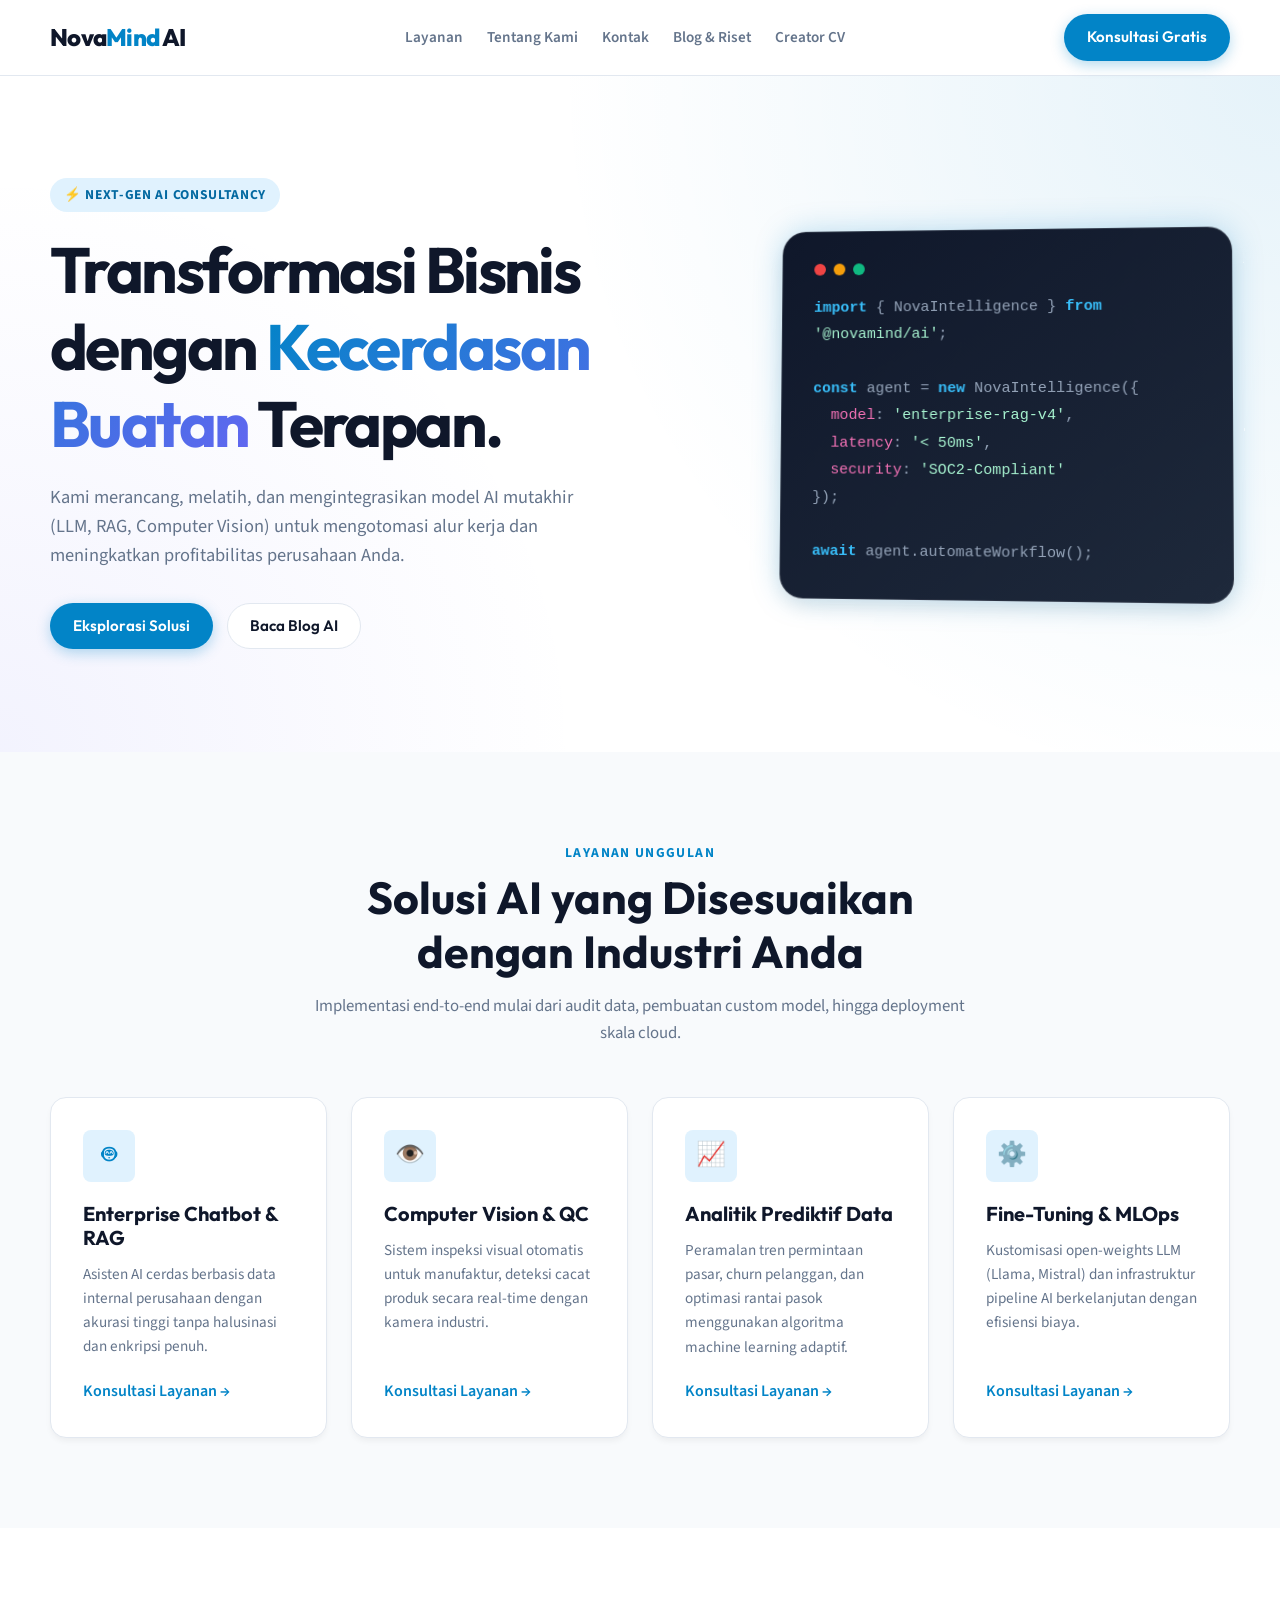
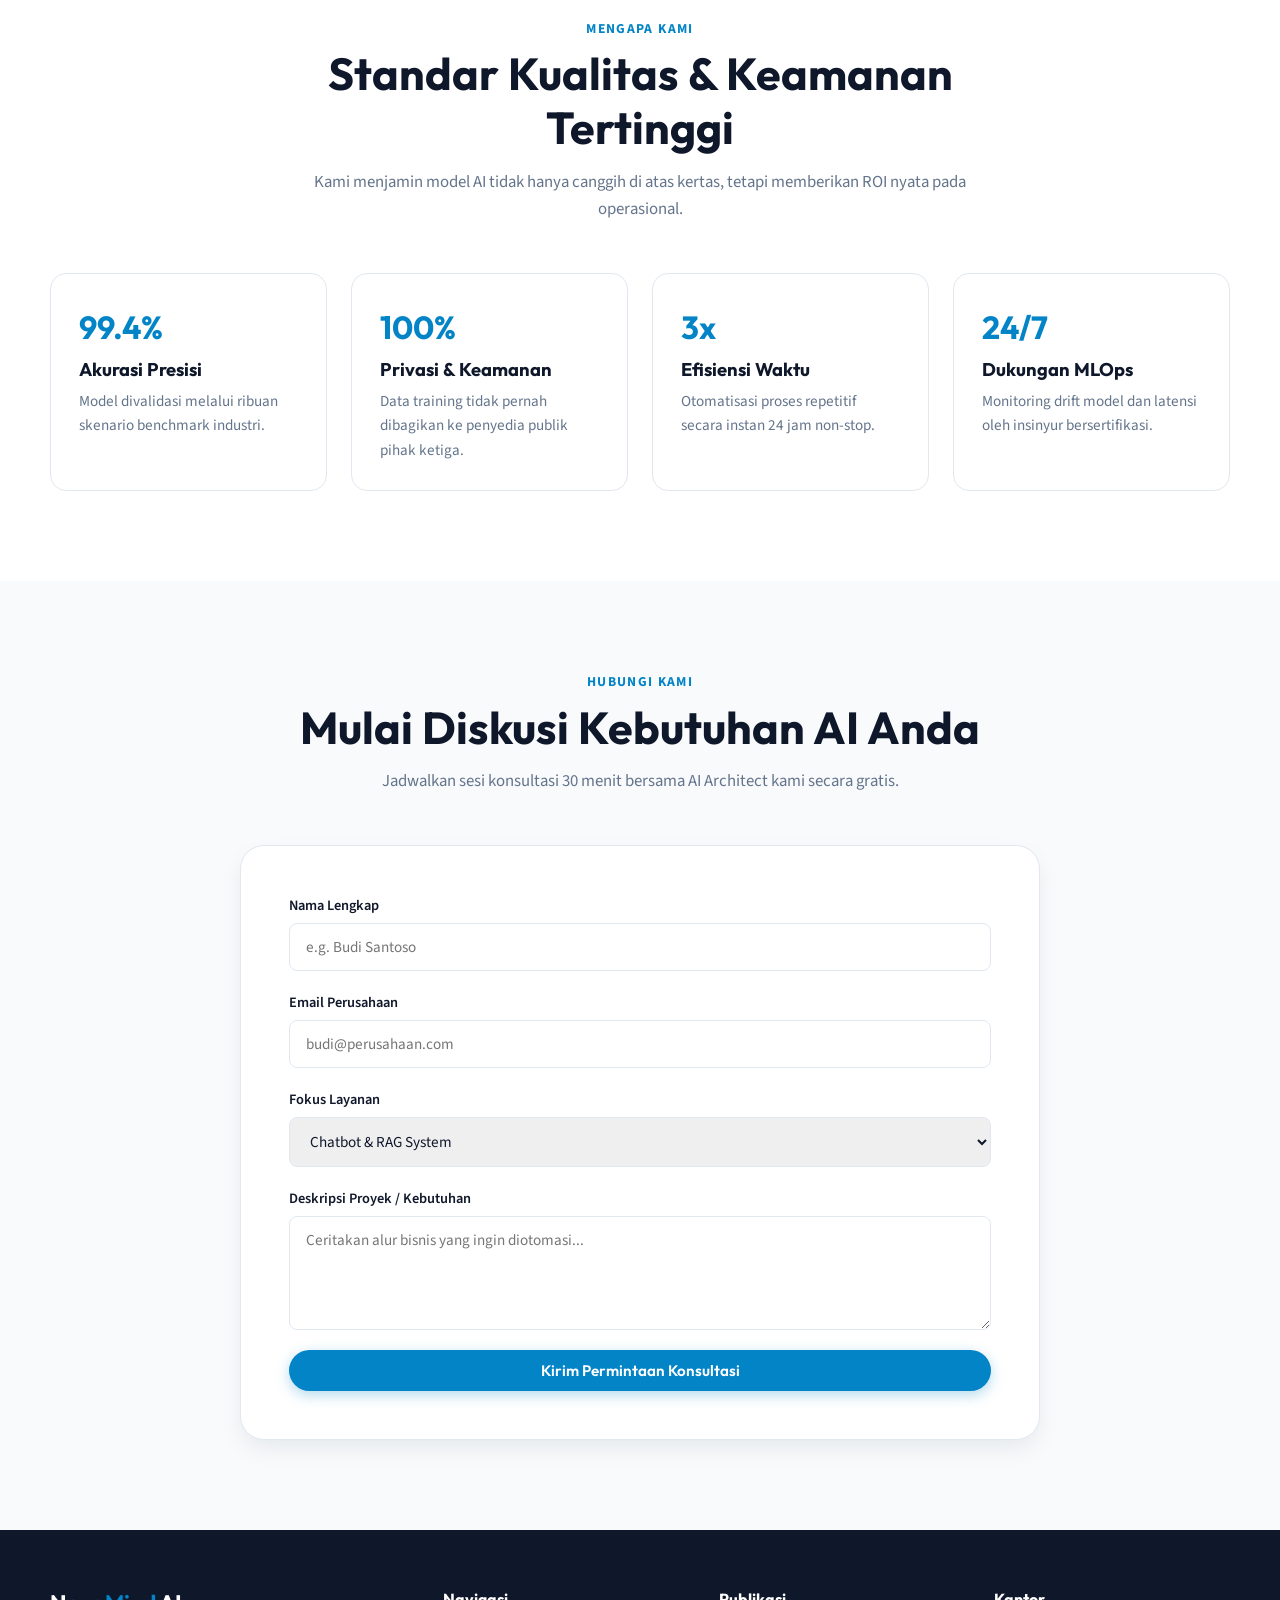
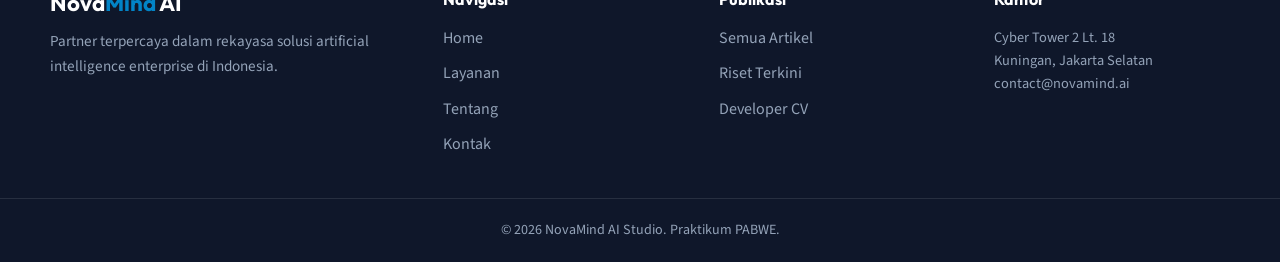
==== index.html @ a01d80a7 "NEW" ====
<!DOCTYPE html>
<html lang="id">
  <head>
    <meta charset="UTF-8" />
    <meta name="viewport" content="width=device-width, initial-scale=1.0" />
    <title>NovaMind AI — Solusi Kecerdasan Buatan Enterprise</title>
    <link rel="icon" href="assets/img/logo.png" type="image/png" />

    <!-- Google Fonts -->
    <link rel="preconnect" href="https://fonts.googleapis.com" />
    <link rel="preconnect" href="https://fonts.gstatic.com" crossorigin />
    <link
      href="https://fonts.googleapis.com/css2?family=Outfit:wght@500;600;700;800&family=Source+Sans+3:wght@400;500;600;700&display=swap"
      rel="stylesheet"
    />

    <!-- External CSS murni -->
    <link rel="stylesheet" href="assets/css/style.css" />
  </head>
  <body>
    <!-- HEADER -->
    <header class="site-header">
      <div class="container navbar">
        <a href="index.html" class="brand-logo">Nova<span>Mind</span> AI</a>

        <nav>
          <ul class="nav-links">
            <li><a href="#layanan">Layanan</a></li>
            <li><a href="#tentang">Tentang Kami</a></li>
            <li><a href="#kontak">Kontak</a></li>
            <li><a href="blog.html">Blog & Riset</a></li>
            <li><a href="cv.html">Creator CV</a></li>
          </ul>
        </nav>

        <div class="nav-actions">
          <a href="#kontak" class="btn btn-primary">Konsultasi Gratis</a>
        </div>
      </div>
    </header>

    <main>
      <!-- HERO -->
      <section class="hero">
        <div class="container hero-grid">
          <div class="hero-content">
            <span class="badge-tag">⚡ Next-Gen AI Consultancy</span>
            <h1>Transformasi Bisnis dengan <span>Kecerdasan Buatan</span> Terapan.</h1>
            <p class="hero-desc">
              Kami merancang, melatih, dan mengintegrasikan model AI mutakhir (LLM, RAG, Computer Vision) untuk mengotomasi alur kerja dan meningkatkan profitabilitas perusahaan Anda.
            </p>
            <div class="hero-buttons">
              <a href="#layanan" class="btn btn-primary">Eksplorasi Solusi</a>
              <a href="blog.html" class="btn btn-outline">Baca Blog AI</a>
            </div>
          </div>

          <div class="hero-visual">
            <div class="hero-card-visual">
              <div class="code-header">
                <span class="dot dot-red"></span>
                <span class="dot dot-yellow"></span>
                <span class="dot dot-green"></span>
              </div>
              <div class="code-body">
                <p><span class="hl-keyword">import</span> { NovaIntelligence } <span class="hl-keyword">from</span> <span class="hl-string">'@novamind/ai'</span>;</p>
                <br />
                <p><span class="hl-keyword">const</span> agent = <span class="hl-keyword">new</span> NovaIntelligence({</p>
                <p>&nbsp;&nbsp;<span class="hl-prop">model</span>: <span class="hl-string">'enterprise-rag-v4'</span>,</p>
                <p>&nbsp;&nbsp;<span class="hl-prop">latency</span>: <span class="hl-string">'&lt; 50ms'</span>,</p>
                <p>&nbsp;&nbsp;<span class="hl-prop">security</span>: <span class="hl-string">'SOC2-Compliant'</span></p>
                <p>});</p>
                <br />
                <p><span class="hl-keyword">await</span> agent.automateWorkflow();</p>
              </div>
            </div>
          </div>
        </div>
      </section>

      <!-- LAYANAN -->
      <section id="layanan" class="section section-alt">
        <div class="container">
          <div class="section-header">
            <p class="eyebrow">LAYANAN UNGGULAN</p>
            <h2>Solusi AI yang Disesuaikan dengan Industri Anda</h2>
            <p>Implementasi end-to-end mulai dari audit data, pembuatan custom model, hingga deployment skala cloud.</p>
          </div>

          <div class="services-grid">
            <article class="service-card">
              <div class="service-icon">🤖</div>
              <h3>Enterprise Chatbot & RAG</h3>
              <p>Asisten AI cerdas berbasis data internal perusahaan dengan akurasi tinggi tanpa halusinasi dan enkripsi penuh.</p>
              <a href="#kontak">Konsultasi Layanan →</a>
            </article>

            <article class="service-card">
              <div class="service-icon">👁️</div>
              <h3>Computer Vision & QC</h3>
              <p>Sistem inspeksi visual otomatis untuk manufaktur, deteksi cacat produk secara real-time dengan kamera industri.</p>
              <a href="#kontak">Konsultasi Layanan →</a>
            </article>

            <article class="service-card">
              <div class="service-icon">📈</div>
              <h3>Analitik Prediktif Data</h3>
              <p>Peramalan tren permintaan pasar, churn pelanggan, dan optimasi rantai pasok menggunakan algoritma machine learning adaptif.</p>
              <a href="#kontak">Konsultasi Layanan →</a>
            </article>

            <article class="service-card">
              <div class="service-icon">⚙️</div>
              <h3>Fine-Tuning & MLOps</h3>
              <p>Kustomisasi open-weights LLM (Llama, Mistral) dan infrastruktur pipeline AI berkelanjutan dengan efisiensi biaya.</p>
              <a href="#kontak">Konsultasi Layanan →</a>
            </article>
          </div>
        </div>
      </section>

      <!-- TENTANG & KEUNGGULAN -->
      <section id="tentang" class="section">
        <div class="container">
          <div class="section-header">
            <p class="eyebrow">MENGAPA KAMI</p>
            <h2>Standar Kualitas & Keamanan Tertinggi</h2>
            <p>Kami menjamin model AI tidak hanya canggih di atas kertas, tetapi memberikan ROI nyata pada operasional.</p>
          </div>

          <div class="about-grid">
            <div class="about-box">
              <strong>99.4%</strong>
              <h4>Akurasi Presisi</h4>
              <p>Model divalidasi melalui ribuan skenario benchmark industri.</p>
            </div>
            <div class="about-box">
              <strong>100%</strong>
              <h4>Privasi & Keamanan</h4>
              <p>Data training tidak pernah dibagikan ke penyedia publik pihak ketiga.</p>
            </div>
            <div class="about-box">
              <strong>3x</strong>
              <h4>Efisiensi Waktu</h4>
              <p>Otomatisasi proses repetitif secara instan 24 jam non-stop.</p>
            </div>
            <div class="about-box">
              <strong>24/7</strong>
              <h4>Dukungan MLOps</h4>
              <p>Monitoring drift model dan latensi oleh insinyur bersertifikasi.</p>
            </div>
          </div>
        </div>
      </section>

      <!-- FORM / KONTAK -->
      <section id="kontak" class="section section-alt">
        <div class="container">
          <div class="section-header">
            <p class="eyebrow">HUBUNGI KAMI</p>
            <h2>Mulai Diskusi Kebutuhan AI Anda</h2>
            <p>Jadwalkan sesi konsultasi 30 menit bersama AI Architect kami secara gratis.</p>
          </div>

          <div class="contact-wrapper">
            <form class="contact-form" action="#" method="get">
              <div class="form-group">
                <label for="name">Nama Lengkap</label>
                <input id="name" type="text" placeholder="e.g. Budi Santoso" required />
              </div>
              <div class="form-group">
                <label for="email">Email Perusahaan</label>
                <input id="email" type="email" placeholder="budi@perusahaan.com" required />
              </div>
              <div class="form-group">
                <label for="service">Fokus Layanan</label>
                <select id="service">
                  <option value="rag">Chatbot & RAG System</option>
                  <option value="vision">Computer Vision</option>
                  <option value="predictive">Analitik Prediktif</option>
                  <option value="mlops">Custom Model Fine-Tuning</option>
                </select>
              </div>
              <div class="form-group">
                <label for="message">Deskripsi Proyek / Kebutuhan</label>
                <textarea id="message" rows="4" placeholder="Ceritakan alur bisnis yang ingin diotomasi..."></textarea>
              </div>
              <button type="submit" class="btn btn-primary" style="width: 100%;">Kirim Permintaan Konsultasi</button>
            </form>
          </div>
        </div>
      </section>
    </main>

    <!-- FOOTER -->
    <footer class="site-footer">
      <div class="container footer-top">
        <div class="footer-brand">
          <h3>Nova<span>Mind</span> AI</h3>
          <p>Partner terpercaya dalam rekayasa solusi artificial intelligence enterprise di Indonesia.</p>
        </div>
        <div class="footer-col">
          <h4>Navigasi</h4>
          <ul>
            <li><a href="index.html">Home</a></li>
            <li><a href="#layanan">Layanan</a></li>
            <li><a href="#tentang">Tentang</a></li>
            <li><a href="#kontak">Kontak</a></li>
          </ul>
        </div>
        <div class="footer-col">
          <h4>Publikasi</h4>
          <ul>
            <li><a href="blog.html">Semua Artikel</a></li>
            <li><a href="blog-detail.html">Riset Terkini</a></li>
            <li><a href="cv.html">Developer CV</a></li>
          </ul>
        </div>
        <div class="footer-col">
          <h4>Kantor</h4>
          <p style="font-size: 0.9rem;">Cyber Tower 2 Lt. 18<br />Kuningan, Jakarta Selatan<br />contact@novamind.ai</p>
        </div>
      </div>
      <div class="footer-bottom">
        <div class="container">
          <p>© 2026 NovaMind AI Studio. Praktikum PABWE.</p>
        </div>
      </div>
    </footer>
  </body>
</html>
---- assets/css/style.css ----
/* =========================================================
   NOVAMIND AI - EXTERNAL STYLESHEET (Pure CSS)
   ========================================================= */

:root {
  --primary: #0284c7;
  --primary-dark: #0369a1;
  --primary-soft: #e0f2fe;
  --accent: #6366f1;
  --text-main: #0f172a;
  --text-muted: #64748b;
  --bg-main: #ffffff;
  --bg-alt: #f8fafc;
  --border-color: #e2e8f0;
  --radius-sm: 8px;
  --radius-md: 16px;
  --radius-lg: 24px;
  --shadow-sm: 0 4px 6px -1px rgba(0, 0, 0, 0.05);
  --shadow-md: 0 10px 25px -3px rgba(15, 23, 42, 0.08);
  --shadow-glow: 0 0 30px rgba(2, 132, 199, 0.25);
  --container-max: 1180px;
  --font-display: "Outfit", sans-serif;
  --font-body: "Source Sans 3", sans-serif;
}

* {
  box-sizing: border-box;
  margin: 0;
  padding: 0;
}

html {
  scroll-behavior: smooth;
}

body {
  font-family: var(--font-body);
  color: var(--text-main);
  background-color: var(--bg-main);
  line-height: 1.6;
  -webkit-font-smoothing: antialiased;
}

h1, h2, h3, h4 {
  font-family: var(--font-display);
  font-weight: 700;
  line-height: 1.2;
  color: var(--text-main);
}

a {
  text-decoration: none;
  color: inherit;
  transition: color 0.2s ease, transform 0.2s ease;
}

img {
  max-width: 100%;
  height: auto;
  display: block;
}

.container {
  width: min(100% - 32px, var(--container-max));
  margin-inline: auto;
}

/* --- HEADER & NAVBAR --- */
.site-header {
  position: sticky;
  top: 0;
  z-index: 1000;
  background: rgba(255, 255, 255, 0.92);
  backdrop-filter: blur(12px);
  border-bottom: 1px solid var(--border-color);
}

.navbar {
  min-height: 75px;
  display: flex;
  align-items: center;
  justify-content: space-between;
  gap: 20px;
}

.brand-logo {
  font-family: var(--font-display);
  font-size: 1.5rem;
  font-weight: 800;
  letter-spacing: -0.03em;
  color: var(--text-main);
}

.brand-logo span {
  color: var(--primary);
}

.nav-links {
  display: flex;
  align-items: center;
  gap: 24px;
  list-style: none;
}

.nav-links a {
  font-weight: 600;
  font-size: 0.95rem;
  color: var(--text-muted);
}

.nav-links a:hover,
.nav-links a.active {
  color: var(--primary);
}

.nav-actions {
  display: flex;
  align-items: center;
  gap: 12px;
}

/* --- BUTTONS --- */
.btn {
  display: inline-flex;
  align-items: center;
  justify-content: center;
  gap: 8px;
  padding: 10px 22px;
  font-family: var(--font-display);
  font-size: 0.95rem;
  font-weight: 600;
  border-radius: 999px;
  border: 1px solid transparent;
  cursor: pointer;
  transition: all 0.25s ease;
}

.btn-primary {
  background: var(--primary);
  color: #ffffff;
  box-shadow: 0 4px 14px rgba(2, 132, 199, 0.3);
}

.btn-primary:hover {
  background: var(--primary-dark);
  transform: translateY(-2px);
}

.btn-outline {
  border-color: var(--border-color);
  background: #ffffff;
  color: var(--text-main);
}

.btn-outline:hover {
  border-color: var(--primary);
  color: var(--primary);
  background: var(--primary-soft);
  transform: translateY(-2px);
}

/* --- HERO SECTION --- */
.hero {
  padding-block: clamp(60px, 8vw, 110px);
  background: radial-gradient(circle at top right, rgba(2, 132, 199, 0.1), transparent 50%),
              radial-gradient(circle at bottom left, rgba(99, 102, 241, 0.08), transparent 40%),
              #ffffff;
  overflow: hidden;
}

.hero-grid {
  display: grid;
  grid-template-columns: 1.2fr 0.8fr;
  align-items: center;
  gap: 48px;
}

.badge-tag {
  display: inline-flex;
  align-items: center;
  gap: 6px;
  padding: 6px 14px;
  border-radius: 999px;
  background: var(--primary-soft);
  color: var(--primary-dark);
  font-size: 0.85rem;
  font-weight: 700;
  text-transform: uppercase;
  letter-spacing: 0.05em;
  margin-bottom: 20px;
}

.hero h1 {
  font-size: clamp(2.4rem, 5vw, 4.2rem);
  letter-spacing: -0.04em;
  margin-bottom: 20px;
}

.hero h1 span {
  background: linear-gradient(135deg, var(--primary), var(--accent));
  -webkit-background-clip: text;
  -webkit-text-fill-color: transparent;
}

.hero-desc {
  font-size: 1.15rem;
  color: var(--text-muted);
  margin-bottom: 32px;
  max-width: 540px;
}

.hero-buttons {
  display: flex;
  flex-wrap: wrap;
  gap: 14px;
}

.hero-card-visual {
  background: linear-gradient(145deg, #0f172a, #1e293b);
  border-radius: var(--radius-lg);
  padding: 32px;
  color: #f8fafc;
  box-shadow: var(--shadow-glow), var(--shadow-md);
  position: relative;
  border: 1px solid rgba(255, 255, 255, 0.1);
  transform: perspective(1000px) rotateY(-4deg) rotateX(2deg);
  transition: transform 0.4s ease;
}

.hero-card-visual:hover {
  transform: perspective(1000px) rotateY(0deg) rotateX(0deg);
}

.code-header {
  display: flex;
  gap: 8px;
  margin-bottom: 20px;
}

.dot {
  width: 12px;
  height: 12px;
  border-radius: 50%;
}
.dot-red { background: #ef4444; }
.dot-yellow { background: #f59e0b; }
.dot-green { background: #10b981; }

.code-body {
  font-family: monospace;
  font-size: 0.95rem;
  line-height: 1.8;
  color: #94a3b8;
}

.code-body .hl-keyword { color: #38bdf8; font-weight: bold; }
.code-body .hl-string { color: #a7f3d0; }
.code-body .hl-prop { color: #f472b6; }

/* --- SECTIONS COMMON --- */
.section {
  padding-block: clamp(60px, 8vw, 90px);
}

.section-alt {
  background-color: var(--bg-alt);
}

.section-header {
  text-align: center;
  max-width: 680px;
  margin: 0 auto 50px;
}

.section-header .eyebrow {
  color: var(--primary);
  font-weight: 700;
  text-transform: uppercase;
  letter-spacing: 0.1em;
  font-size: 0.85rem;
  margin-bottom: 8px;
}

.section-header h2 {
  font-size: clamp(2rem, 3.5vw, 2.8rem);
  margin-bottom: 14px;
}

.section-header p {
  color: var(--text-muted);
  font-size: 1.05rem;
}

/* --- SERVICES GRID --- */
.services-grid {
  display: grid;
  grid-template-columns: repeat(auto-fit, minmax(260px, 1fr));
  gap: 24px;
}

.service-card {
  background: #ffffff;
  padding: 32px;
  border-radius: var(--radius-md);
  border: 1px solid var(--border-color);
  box-shadow: var(--shadow-sm);
  transition: transform 0.3s ease, box-shadow 0.3s ease, border-color 0.3s ease;
  display: flex;
  flex-direction: column;
}

.service-card:hover {
  transform: translateY(-8px);
  box-shadow: var(--shadow-md);
  border-color: rgba(2, 132, 199, 0.4);
}

.service-icon {
  width: 52px;
  height: 52px;
  border-radius: var(--radius-sm);
  background: var(--primary-soft);
  color: var(--primary);
  display: grid;
  place-items: center;
  font-size: 1.5rem;
  font-weight: 800;
  margin-bottom: 20px;
}

.service-card h3 {
  font-size: 1.25rem;
  margin-bottom: 12px;
}

.service-card p {
  color: var(--text-muted);
  font-size: 0.95rem;
  line-height: 1.6;
  margin-bottom: 20px;
  flex-grow: 1;
}

.service-card a {
  font-weight: 600;
  color: var(--primary);
  display: inline-flex;
  align-items: center;
  gap: 4px;
}

.service-card a:hover {
  gap: 8px;
}

/* --- ABOUT / WHY US --- */
.about-grid {
  display: grid;
  grid-template-columns: repeat(auto-fit, minmax(240px, 1fr));
  gap: 24px;
}

.about-box {
  background: #ffffff;
  border: 1px solid var(--border-color);
  border-radius: var(--radius-md);
  padding: 28px;
}

.about-box strong {
  display: block;
  font-size: 2rem;
  font-family: var(--font-display);
  color: var(--primary);
  margin-bottom: 6px;
}

.about-box h4 {
  font-size: 1.15rem;
  margin-bottom: 8px;
}

.about-box p {
  color: var(--text-muted);
  font-size: 0.95rem;
}

/* --- CONTACT & CTA --- */
.contact-wrapper {
  max-width: 800px;
  margin-inline: auto;
  background: #ffffff;
  padding: clamp(28px, 5vw, 48px);
  border-radius: var(--radius-lg);
  border: 1px solid var(--border-color);
  box-shadow: var(--shadow-md);
}

.contact-form {
  display: grid;
  gap: 20px;
}

.form-group {
  display: flex;
  flex-direction: column;
  gap: 6px;
}

.form-group label {
  font-weight: 600;
  font-size: 0.9rem;
  color: var(--text-main);
}

.form-group input,
.form-group select,
.form-group textarea {
  width: 100%;
  padding: 12px 16px;
  border: 1px solid var(--border-color);
  border-radius: var(--radius-sm);
  font-family: inherit;
  font-size: 0.95rem;
  color: var(--text-main);
  outline: none;
  transition: border-color 0.2s, box-shadow 0.2s;
}

.form-group input:focus,
.form-group select:focus,
.form-group textarea:focus {
  border-color: var(--primary);
  box-shadow: 0 0 0 4px var(--primary-soft);
}

/* --- FOOTER --- */
.site-footer {
  background: #0f172a;
  color: #94a3b8;
  padding-top: 60px;
}

.footer-top {
  display: grid;
  grid-template-columns: 1.5fr repeat(3, 1fr);
  gap: 40px;
  padding-bottom: 40px;
}

.footer-brand h3 {
  color: #ffffff;
  font-size: 1.4rem;
  margin-bottom: 12px;
}

.footer-brand h3 span {
  color: var(--primary);
}

.footer-brand p {
  max-width: 320px;
  font-size: 0.95rem;
}

.footer-col h4 {
  color: #ffffff;
  font-size: 1rem;
  margin-bottom: 16px;
}

.footer-col ul {
  list-style: none;
  display: flex;
  flex-direction: column;
  gap: 10px;
}

.footer-col a:hover {
  color: #ffffff;
}

.footer-bottom {
  border-top: 1px solid rgba(255, 255, 255, 0.1);
  padding-block: 20px;
  text-align: center;
  font-size: 0.88rem;
}

/* --- RESPONSIVE MEDIA QUERIES --- */
@media (max-width: 900px) {
  .hero-grid {
    grid-template-columns: 1fr;
    text-align: center;
  }
  .hero-desc {
    margin-inline: auto;
  }
  .hero-buttons {
    justify-content: center;
  }
  .footer-top {
    grid-template-columns: 1fr 1fr;
  }
}

@media (max-width: 680px) {
  .nav-links {
    display: none;
  }
  .footer-top {
    grid-template-columns: 1fr;
  }
}
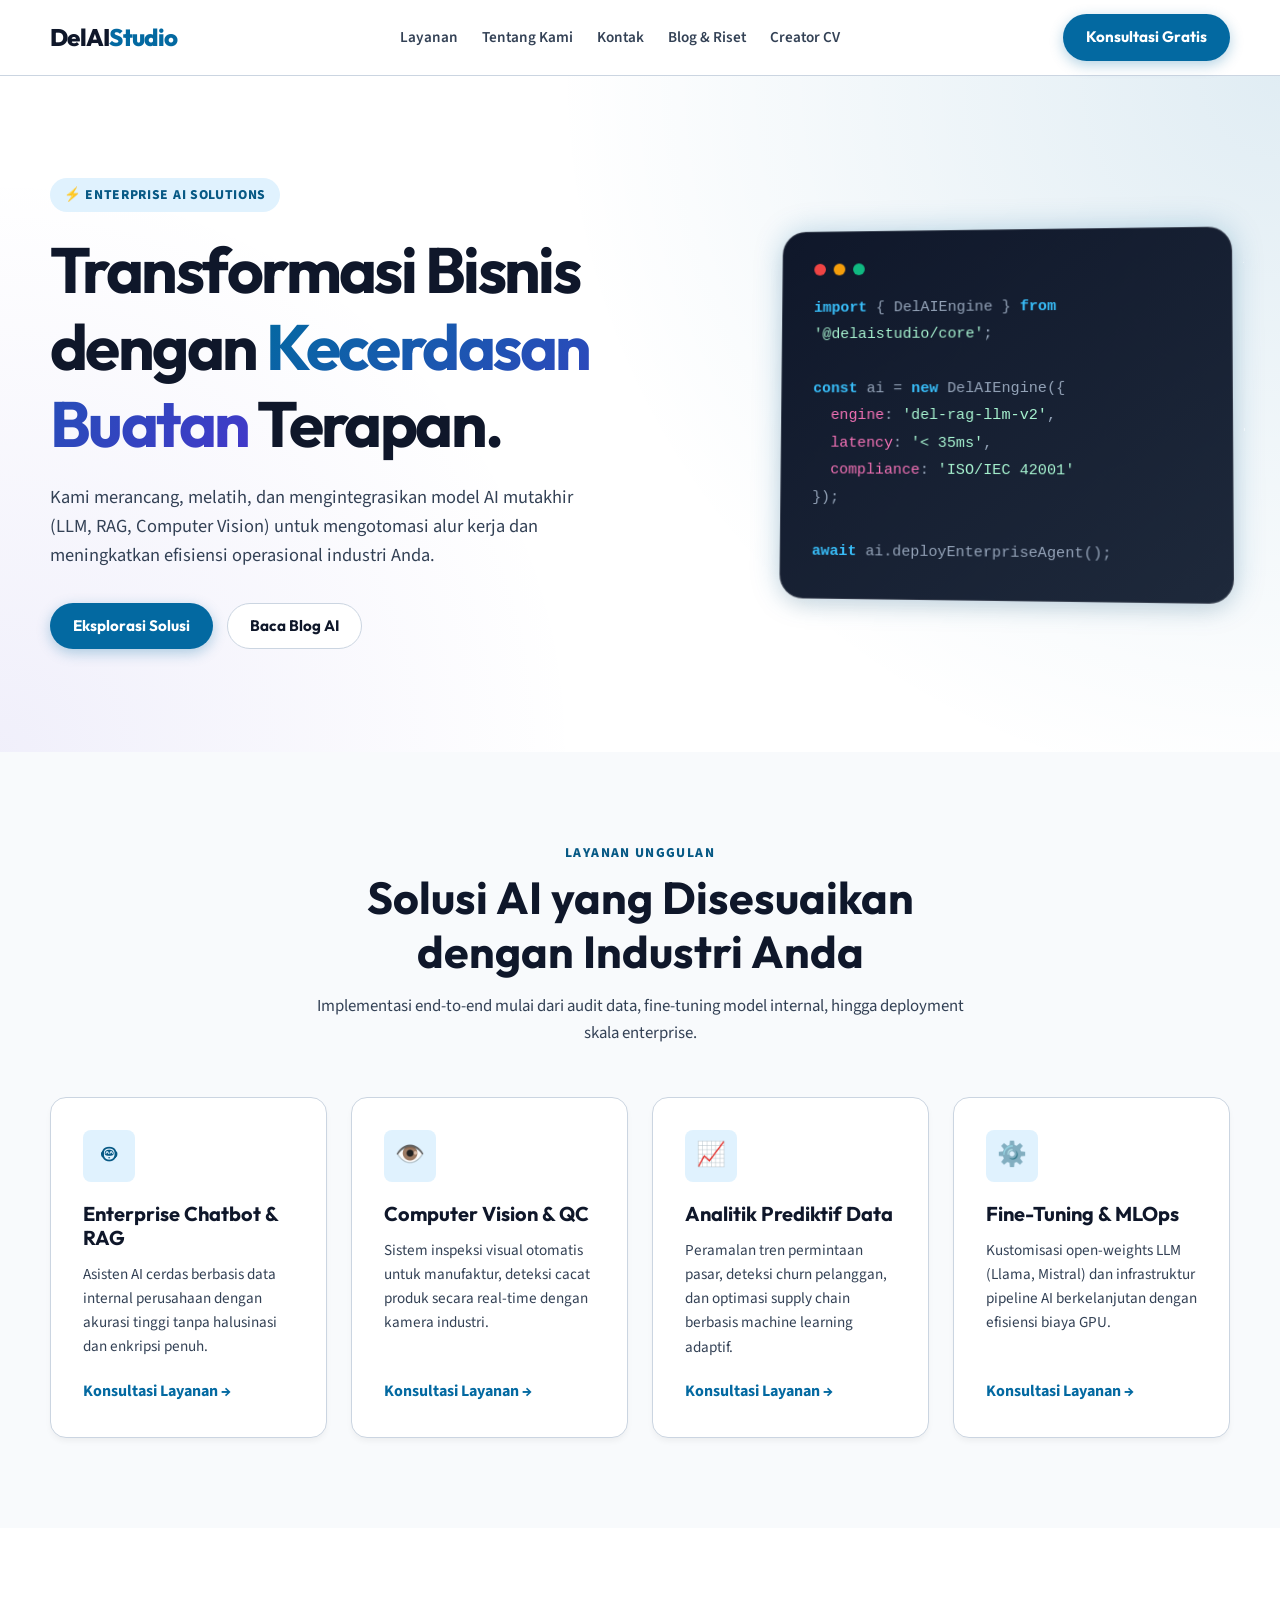
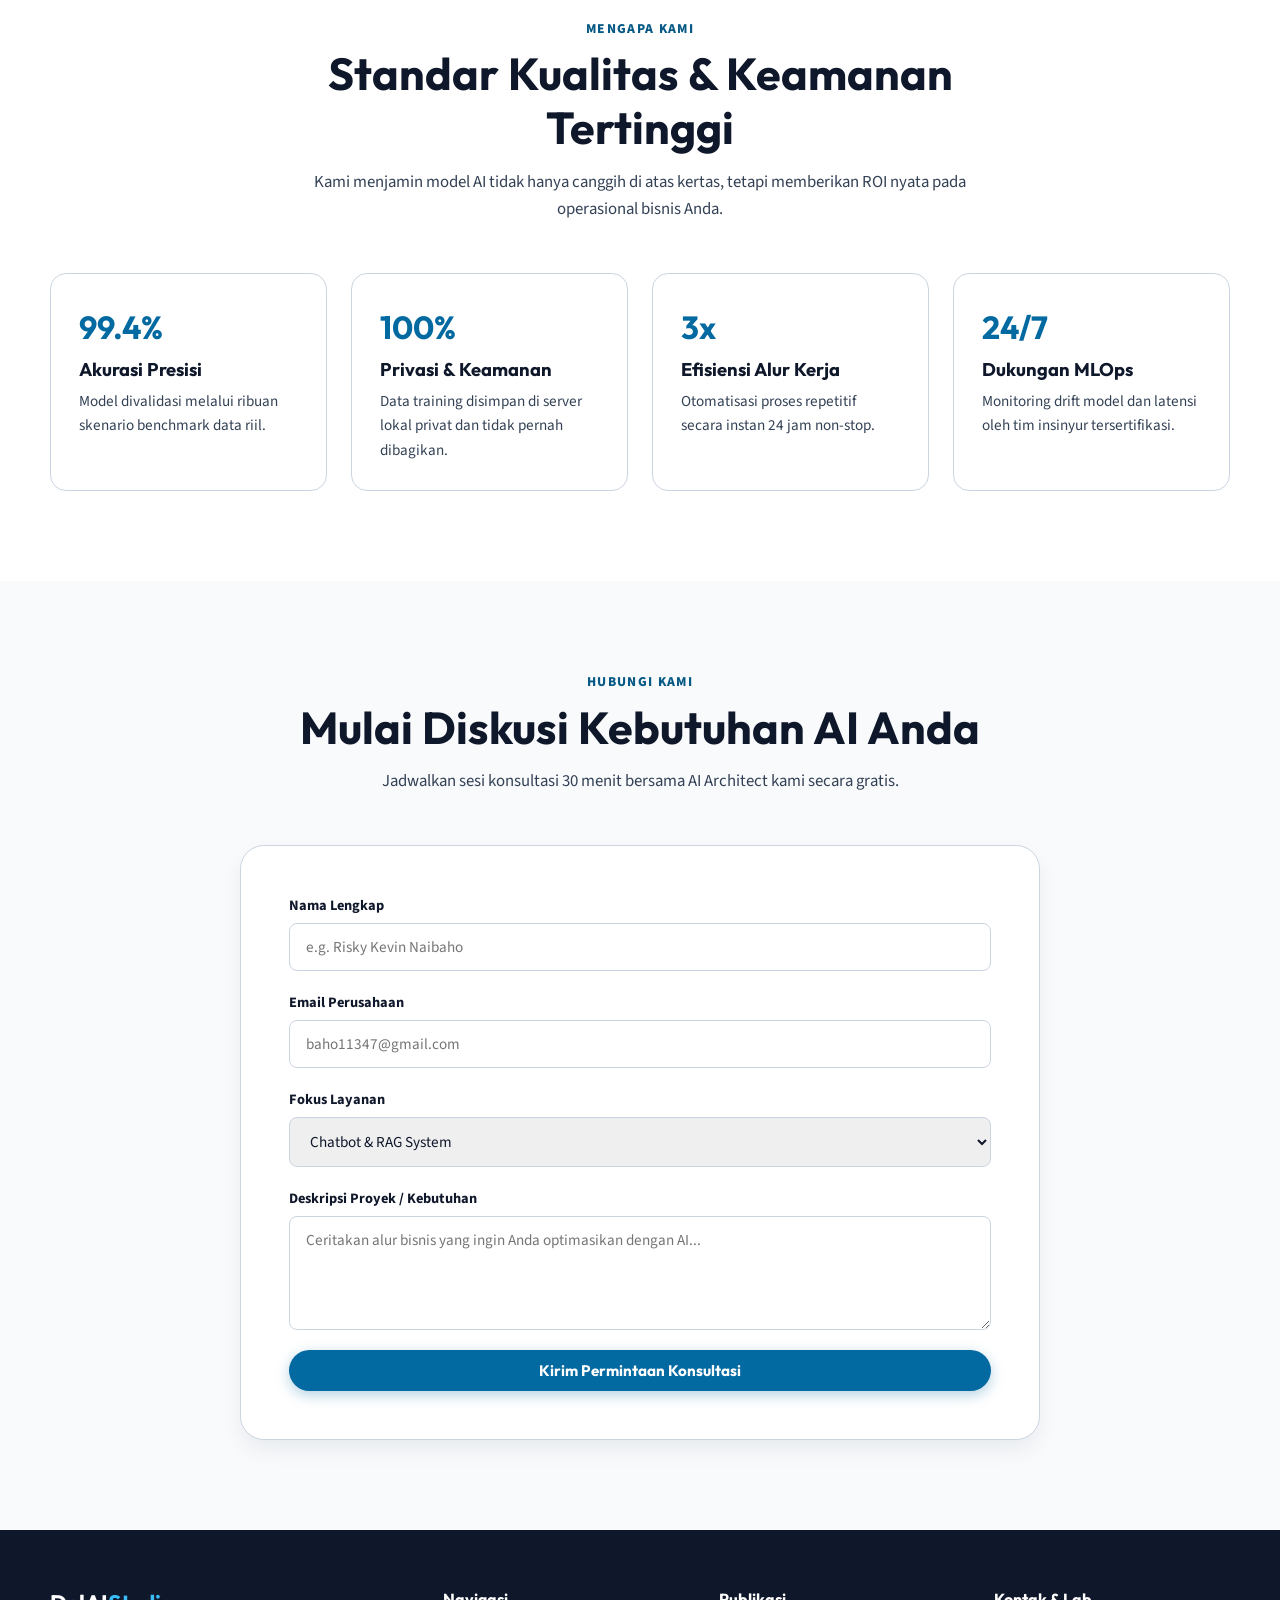
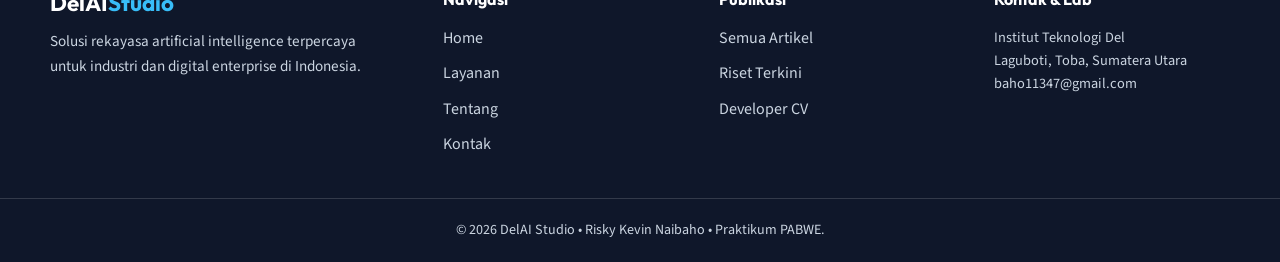
==== commit 76fecf1a: "NEW" ====
--- a/index.html
+++ b/index.html
@@ -3,7 +3,8 @@
   <head>
     <meta charset="UTF-8" />
     <meta name="viewport" content="width=device-width, initial-scale=1.0" />
-    <title>NovaMind AI — Solusi Kecerdasan Buatan Enterprise</title>
+    <meta name="description" content="DelAI Studio — Layanan Rekayasa dan Konsultasi Kecerdasan Buatan Enterprise." />
+    <title>DelAI Studio — Solusi Kecerdasan Buatan Enterprise</title>
     <link rel="icon" href="assets/img/logo.png" type="image/png" />
 
     <!-- Google Fonts -->
@@ -21,14 +22,14 @@
     <!-- HEADER -->
     <header class="site-header">
       <div class="container navbar">
-        <a href="index.html" class="brand-logo">Nova<span>Mind</span> AI</a>
-
-        <nav>
+        <a href="index.html" class="brand-logo">DelAI<span>Studio</span></a>
+
+        <nav aria-label="Navigasi Utama">
           <ul class="nav-links">
             <li><a href="#layanan">Layanan</a></li>
             <li><a href="#tentang">Tentang Kami</a></li>
             <li><a href="#kontak">Kontak</a></li>
-            <li><a href="blog.html">Blog & Riset</a></li>
+            <li><a href="blog.html">Blog &amp; Riset</a></li>
             <li><a href="cv.html">Creator CV</a></li>
           </ul>
         </nav>
@@ -44,10 +45,10 @@
       <section class="hero">
         <div class="container hero-grid">
           <div class="hero-content">
-            <span class="badge-tag">⚡ Next-Gen AI Consultancy</span>
+            <span class="badge-tag">⚡ Enterprise AI Solutions</span>
             <h1>Transformasi Bisnis dengan <span>Kecerdasan Buatan</span> Terapan.</h1>
             <p class="hero-desc">
-              Kami merancang, melatih, dan mengintegrasikan model AI mutakhir (LLM, RAG, Computer Vision) untuk mengotomasi alur kerja dan meningkatkan profitabilitas perusahaan Anda.
+              Kami merancang, melatih, dan mengintegrasikan model AI mutakhir (LLM, RAG, Computer Vision) untuk mengotomasi alur kerja dan meningkatkan efisiensi operasional industri Anda.
             </p>
             <div class="hero-buttons">
               <a href="#layanan" class="btn btn-primary">Eksplorasi Solusi</a>
@@ -63,15 +64,15 @@
                 <span class="dot dot-green"></span>
               </div>
               <div class="code-body">
-                <p><span class="hl-keyword">import</span> { NovaIntelligence } <span class="hl-keyword">from</span> <span class="hl-string">'@novamind/ai'</span>;</p>
+                <p><span class="hl-keyword">import</span> { DelAIEngine } <span class="hl-keyword">from</span> <span class="hl-string">'@delaistudio/core'</span>;</p>
                 <br />
-                <p><span class="hl-keyword">const</span> agent = <span class="hl-keyword">new</span> NovaIntelligence({</p>
-                <p>&nbsp;&nbsp;<span class="hl-prop">model</span>: <span class="hl-string">'enterprise-rag-v4'</span>,</p>
-                <p>&nbsp;&nbsp;<span class="hl-prop">latency</span>: <span class="hl-string">'&lt; 50ms'</span>,</p>
-                <p>&nbsp;&nbsp;<span class="hl-prop">security</span>: <span class="hl-string">'SOC2-Compliant'</span></p>
+                <p><span class="hl-keyword">const</span> ai = <span class="hl-keyword">new</span> DelAIEngine({</p>
+                <p>&nbsp;&nbsp;<span class="hl-prop">engine</span>: <span class="hl-string">'del-rag-llm-v2'</span>,</p>
+                <p>&nbsp;&nbsp;<span class="hl-prop">latency</span>: <span class="hl-string">'&lt; 35ms'</span>,</p>
+                <p>&nbsp;&nbsp;<span class="hl-prop">compliance</span>: <span class="hl-string">'ISO/IEC 42001'</span></p>
                 <p>});</p>
                 <br />
-                <p><span class="hl-keyword">await</span> agent.automateWorkflow();</p>
+                <p><span class="hl-keyword">await</span> ai.deployEnterpriseAgent();</p>
               </div>
             </div>
           </div>
@@ -84,35 +85,35 @@
           <div class="section-header">
             <p class="eyebrow">LAYANAN UNGGULAN</p>
             <h2>Solusi AI yang Disesuaikan dengan Industri Anda</h2>
-            <p>Implementasi end-to-end mulai dari audit data, pembuatan custom model, hingga deployment skala cloud.</p>
+            <p>Implementasi end-to-end mulai dari audit data, fine-tuning model internal, hingga deployment skala enterprise.</p>
           </div>
 
           <div class="services-grid">
             <article class="service-card">
-              <div class="service-icon">🤖</div>
-              <h3>Enterprise Chatbot & RAG</h3>
+              <div class="service-icon" aria-hidden="true">🤖</div>
+              <h3>Enterprise Chatbot &amp; RAG</h3>
               <p>Asisten AI cerdas berbasis data internal perusahaan dengan akurasi tinggi tanpa halusinasi dan enkripsi penuh.</p>
               <a href="#kontak">Konsultasi Layanan →</a>
             </article>
 
             <article class="service-card">
-              <div class="service-icon">👁️</div>
-              <h3>Computer Vision & QC</h3>
+              <div class="service-icon" aria-hidden="true">👁️</div>
+              <h3>Computer Vision &amp; QC</h3>
               <p>Sistem inspeksi visual otomatis untuk manufaktur, deteksi cacat produk secara real-time dengan kamera industri.</p>
               <a href="#kontak">Konsultasi Layanan →</a>
             </article>
 
             <article class="service-card">
-              <div class="service-icon">📈</div>
+              <div class="service-icon" aria-hidden="true">📈</div>
               <h3>Analitik Prediktif Data</h3>
-              <p>Peramalan tren permintaan pasar, churn pelanggan, dan optimasi rantai pasok menggunakan algoritma machine learning adaptif.</p>
-              <a href="#kontak">Konsultasi Layanan →</a>
-            </article>
-
-            <article class="service-card">
-              <div class="service-icon">⚙️</div>
-              <h3>Fine-Tuning & MLOps</h3>
-              <p>Kustomisasi open-weights LLM (Llama, Mistral) dan infrastruktur pipeline AI berkelanjutan dengan efisiensi biaya.</p>
+              <p>Peramalan tren permintaan pasar, deteksi churn pelanggan, dan optimasi supply chain berbasis machine learning adaptif.</p>
+              <a href="#kontak">Konsultasi Layanan →</a>
+            </article>
+
+            <article class="service-card">
+              <div class="service-icon" aria-hidden="true">⚙️</div>
+              <h3>Fine-Tuning &amp; MLOps</h3>
+              <p>Kustomisasi open-weights LLM (Llama, Mistral) dan infrastruktur pipeline AI berkelanjutan dengan efisiensi biaya GPU.</p>
               <a href="#kontak">Konsultasi Layanan →</a>
             </article>
           </div>
@@ -124,30 +125,30 @@
         <div class="container">
           <div class="section-header">
             <p class="eyebrow">MENGAPA KAMI</p>
-            <h2>Standar Kualitas & Keamanan Tertinggi</h2>
-            <p>Kami menjamin model AI tidak hanya canggih di atas kertas, tetapi memberikan ROI nyata pada operasional.</p>
+            <h2>Standar Kualitas &amp; Keamanan Tertinggi</h2>
+            <p>Kami menjamin model AI tidak hanya canggih di atas kertas, tetapi memberikan ROI nyata pada operasional bisnis Anda.</p>
           </div>
 
           <div class="about-grid">
             <div class="about-box">
               <strong>99.4%</strong>
-              <h4>Akurasi Presisi</h4>
-              <p>Model divalidasi melalui ribuan skenario benchmark industri.</p>
+              <h3>Akurasi Presisi</h3>
+              <p>Model divalidasi melalui ribuan skenario benchmark data riil.</p>
             </div>
             <div class="about-box">
               <strong>100%</strong>
-              <h4>Privasi & Keamanan</h4>
-              <p>Data training tidak pernah dibagikan ke penyedia publik pihak ketiga.</p>
+              <h3>Privasi &amp; Keamanan</h3>
+              <p>Data training disimpan di server lokal privat dan tidak pernah dibagikan.</p>
             </div>
             <div class="about-box">
               <strong>3x</strong>
-              <h4>Efisiensi Waktu</h4>
+              <h3>Efisiensi Alur Kerja</h3>
               <p>Otomatisasi proses repetitif secara instan 24 jam non-stop.</p>
             </div>
             <div class="about-box">
               <strong>24/7</strong>
-              <h4>Dukungan MLOps</h4>
-              <p>Monitoring drift model dan latensi oleh insinyur bersertifikasi.</p>
+              <h3>Dukungan MLOps</h3>
+              <p>Monitoring drift model dan latensi oleh tim insinyur tersertifikasi.</p>
             </div>
           </div>
         </div>
@@ -166,16 +167,16 @@
             <form class="contact-form" action="#" method="get">
               <div class="form-group">
                 <label for="name">Nama Lengkap</label>
-                <input id="name" type="text" placeholder="e.g. Budi Santoso" required />
+                <input id="name" type="text" placeholder="e.g. Risky Kevin Naibaho" required />
               </div>
               <div class="form-group">
                 <label for="email">Email Perusahaan</label>
-                <input id="email" type="email" placeholder="budi@perusahaan.com" required />
+                <input id="email" type="email" placeholder="baho11347@gmail.com" required />
               </div>
               <div class="form-group">
                 <label for="service">Fokus Layanan</label>
                 <select id="service">
-                  <option value="rag">Chatbot & RAG System</option>
+                  <option value="rag">Chatbot &amp; RAG System</option>
                   <option value="vision">Computer Vision</option>
                   <option value="predictive">Analitik Prediktif</option>
                   <option value="mlops">Custom Model Fine-Tuning</option>
@@ -183,7 +184,7 @@
               </div>
               <div class="form-group">
                 <label for="message">Deskripsi Proyek / Kebutuhan</label>
-                <textarea id="message" rows="4" placeholder="Ceritakan alur bisnis yang ingin diotomasi..."></textarea>
+                <textarea id="message" rows="4" placeholder="Ceritakan alur bisnis yang ingin Anda optimasikan dengan AI..."></textarea>
               </div>
               <button type="submit" class="btn btn-primary" style="width: 100%;">Kirim Permintaan Konsultasi</button>
             </form>
@@ -196,8 +197,8 @@
     <footer class="site-footer">
       <div class="container footer-top">
         <div class="footer-brand">
-          <h3>Nova<span>Mind</span> AI</h3>
-          <p>Partner terpercaya dalam rekayasa solusi artificial intelligence enterprise di Indonesia.</p>
+          <h3>DelAI<span>Studio</span></h3>
+          <p>Solusi rekayasa artificial intelligence terpercaya untuk industri dan digital enterprise di Indonesia.</p>
         </div>
         <div class="footer-col">
           <h4>Navigasi</h4>
@@ -217,13 +218,13 @@
           </ul>
         </div>
         <div class="footer-col">
-          <h4>Kantor</h4>
-          <p style="font-size: 0.9rem;">Cyber Tower 2 Lt. 18<br />Kuningan, Jakarta Selatan<br />contact@novamind.ai</p>
+          <h4>Kontak &amp; Lab</h4>
+          <p style="font-size: 0.9rem;">Institut Teknologi Del<br />Laguboti, Toba, Sumatera Utara<br />baho11347@gmail.com</p>
         </div>
       </div>
       <div class="footer-bottom">
         <div class="container">
-          <p>© 2026 NovaMind AI Studio. Praktikum PABWE.</p>
+          <p>© 2026 DelAI Studio &bull; Risky Kevin Naibaho &bull; Praktikum PABWE.</p>
         </div>
       </div>
     </footer>
--- a/assets/css/style.css
+++ b/assets/css/style.css
@@ -1,23 +1,24 @@
 /* =========================================================
-   NOVAMIND AI - EXTERNAL STYLESHEET (Pure CSS)
+   DELAI STUDIO - EXTERNAL STYLESHEET (Pure CSS & WCAG Compliant)
    ========================================================= */
 
 :root {
-  --primary: #0284c7;
-  --primary-dark: #0369a1;
+  /* Sky 700 (#0369a1) menjamin rasio kontras > 4.5:1 terhadap putih & #f8fafc */
+  --primary: #0369a1;
+  --primary-dark: #075985;
   --primary-soft: #e0f2fe;
-  --accent: #6366f1;
+  --accent: #4338ca;
   --text-main: #0f172a;
-  --text-muted: #64748b;
+  --text-muted: #334155; /* Kontras tinggi > 4.5:1 */
   --bg-main: #ffffff;
   --bg-alt: #f8fafc;
-  --border-color: #e2e8f0;
+  --border-color: #cbd5e1;
   --radius-sm: 8px;
   --radius-md: 16px;
   --radius-lg: 24px;
   --shadow-sm: 0 4px 6px -1px rgba(0, 0, 0, 0.05);
   --shadow-md: 0 10px 25px -3px rgba(15, 23, 42, 0.08);
-  --shadow-glow: 0 0 30px rgba(2, 132, 199, 0.25);
+  --shadow-glow: 0 0 30px rgba(3, 105, 161, 0.25);
   --container-max: 1180px;
   --font-display: "Outfit", sans-serif;
   --font-body: "Source Sans 3", sans-serif;
@@ -70,7 +71,7 @@
   position: sticky;
   top: 0;
   z-index: 1000;
-  background: rgba(255, 255, 255, 0.92);
+  background: rgba(255, 255, 255, 0.96);
   backdrop-filter: blur(12px);
   border-bottom: 1px solid var(--border-color);
 }
@@ -128,7 +129,7 @@
   padding: 10px 22px;
   font-family: var(--font-display);
   font-size: 0.95rem;
-  font-weight: 600;
+  font-weight: 700;
   border-radius: 999px;
   border: 1px solid transparent;
   cursor: pointer;
@@ -138,7 +139,7 @@
 .btn-primary {
   background: var(--primary);
   color: #ffffff;
-  box-shadow: 0 4px 14px rgba(2, 132, 199, 0.3);
+  box-shadow: 0 4px 14px rgba(3, 105, 161, 0.3);
 }
 
 .btn-primary:hover {
@@ -162,8 +163,8 @@
 /* --- HERO SECTION --- */
 .hero {
   padding-block: clamp(60px, 8vw, 110px);
-  background: radial-gradient(circle at top right, rgba(2, 132, 199, 0.1), transparent 50%),
-              radial-gradient(circle at bottom left, rgba(99, 102, 241, 0.08), transparent 40%),
+  background: radial-gradient(circle at top right, rgba(3, 105, 161, 0.12), transparent 50%),
+              radial-gradient(circle at bottom left, rgba(67, 56, 202, 0.08), transparent 40%),
               #ffffff;
   overflow: hidden;
 }
@@ -184,7 +185,7 @@
   background: var(--primary-soft);
   color: var(--primary-dark);
   font-size: 0.85rem;
-  font-weight: 700;
+  font-weight: 800;
   text-transform: uppercase;
   letter-spacing: 0.05em;
   margin-bottom: 20px;
@@ -222,7 +223,7 @@
   color: #f8fafc;
   box-shadow: var(--shadow-glow), var(--shadow-md);
   position: relative;
-  border: 1px solid rgba(255, 255, 255, 0.1);
+  border: 1px solid rgba(255, 255, 255, 0.15);
   transform: perspective(1000px) rotateY(-4deg) rotateX(2deg);
   transition: transform 0.4s ease;
 }
@@ -273,8 +274,8 @@
 }
 
 .section-header .eyebrow {
-  color: var(--primary);
-  font-weight: 700;
+  color: var(--primary-dark);
+  font-weight: 800;
   text-transform: uppercase;
   letter-spacing: 0.1em;
   font-size: 0.85rem;
@@ -312,7 +313,7 @@
 .service-card:hover {
   transform: translateY(-8px);
   box-shadow: var(--shadow-md);
-  border-color: rgba(2, 132, 199, 0.4);
+  border-color: rgba(3, 105, 161, 0.5);
 }
 
 .service-icon {
@@ -320,7 +321,7 @@
   height: 52px;
   border-radius: var(--radius-sm);
   background: var(--primary-soft);
-  color: var(--primary);
+  color: var(--primary-dark);
   display: grid;
   place-items: center;
   font-size: 1.5rem;
@@ -342,7 +343,7 @@
 }
 
 .service-card a {
-  font-weight: 600;
+  font-weight: 700;
   color: var(--primary);
   display: inline-flex;
   align-items: center;
@@ -351,6 +352,7 @@
 
 .service-card a:hover {
   gap: 8px;
+  color: var(--primary-dark);
 }
 
 /* --- ABOUT / WHY US --- */
@@ -375,7 +377,7 @@
   margin-bottom: 6px;
 }
 
-.about-box h4 {
+.about-box h3 {
   font-size: 1.15rem;
   margin-bottom: 8px;
 }
@@ -408,7 +410,7 @@
 }
 
 .form-group label {
-  font-weight: 600;
+  font-weight: 700;
   font-size: 0.9rem;
   color: var(--text-main);
 }
@@ -437,7 +439,7 @@
 /* --- FOOTER --- */
 .site-footer {
   background: #0f172a;
-  color: #94a3b8;
+  color: #cbd5e1;
   padding-top: 60px;
 }
 
@@ -455,12 +457,13 @@
 }
 
 .footer-brand h3 span {
-  color: var(--primary);
+  color: #38bdf8;
 }
 
 .footer-brand p {
   max-width: 320px;
   font-size: 0.95rem;
+  color: #cbd5e1;
 }
 
 .footer-col h4 {
@@ -476,15 +479,20 @@
   gap: 10px;
 }
 
+.footer-col a {
+  color: #cbd5e1;
+}
+
 .footer-col a:hover {
   color: #ffffff;
 }
 
 .footer-bottom {
-  border-top: 1px solid rgba(255, 255, 255, 0.1);
+  border-top: 1px solid rgba(255, 255, 255, 0.15);
   padding-block: 20px;
   text-align: center;
   font-size: 0.88rem;
+  color: #cbd5e1;
 }
 
 /* --- RESPONSIVE MEDIA QUERIES --- */
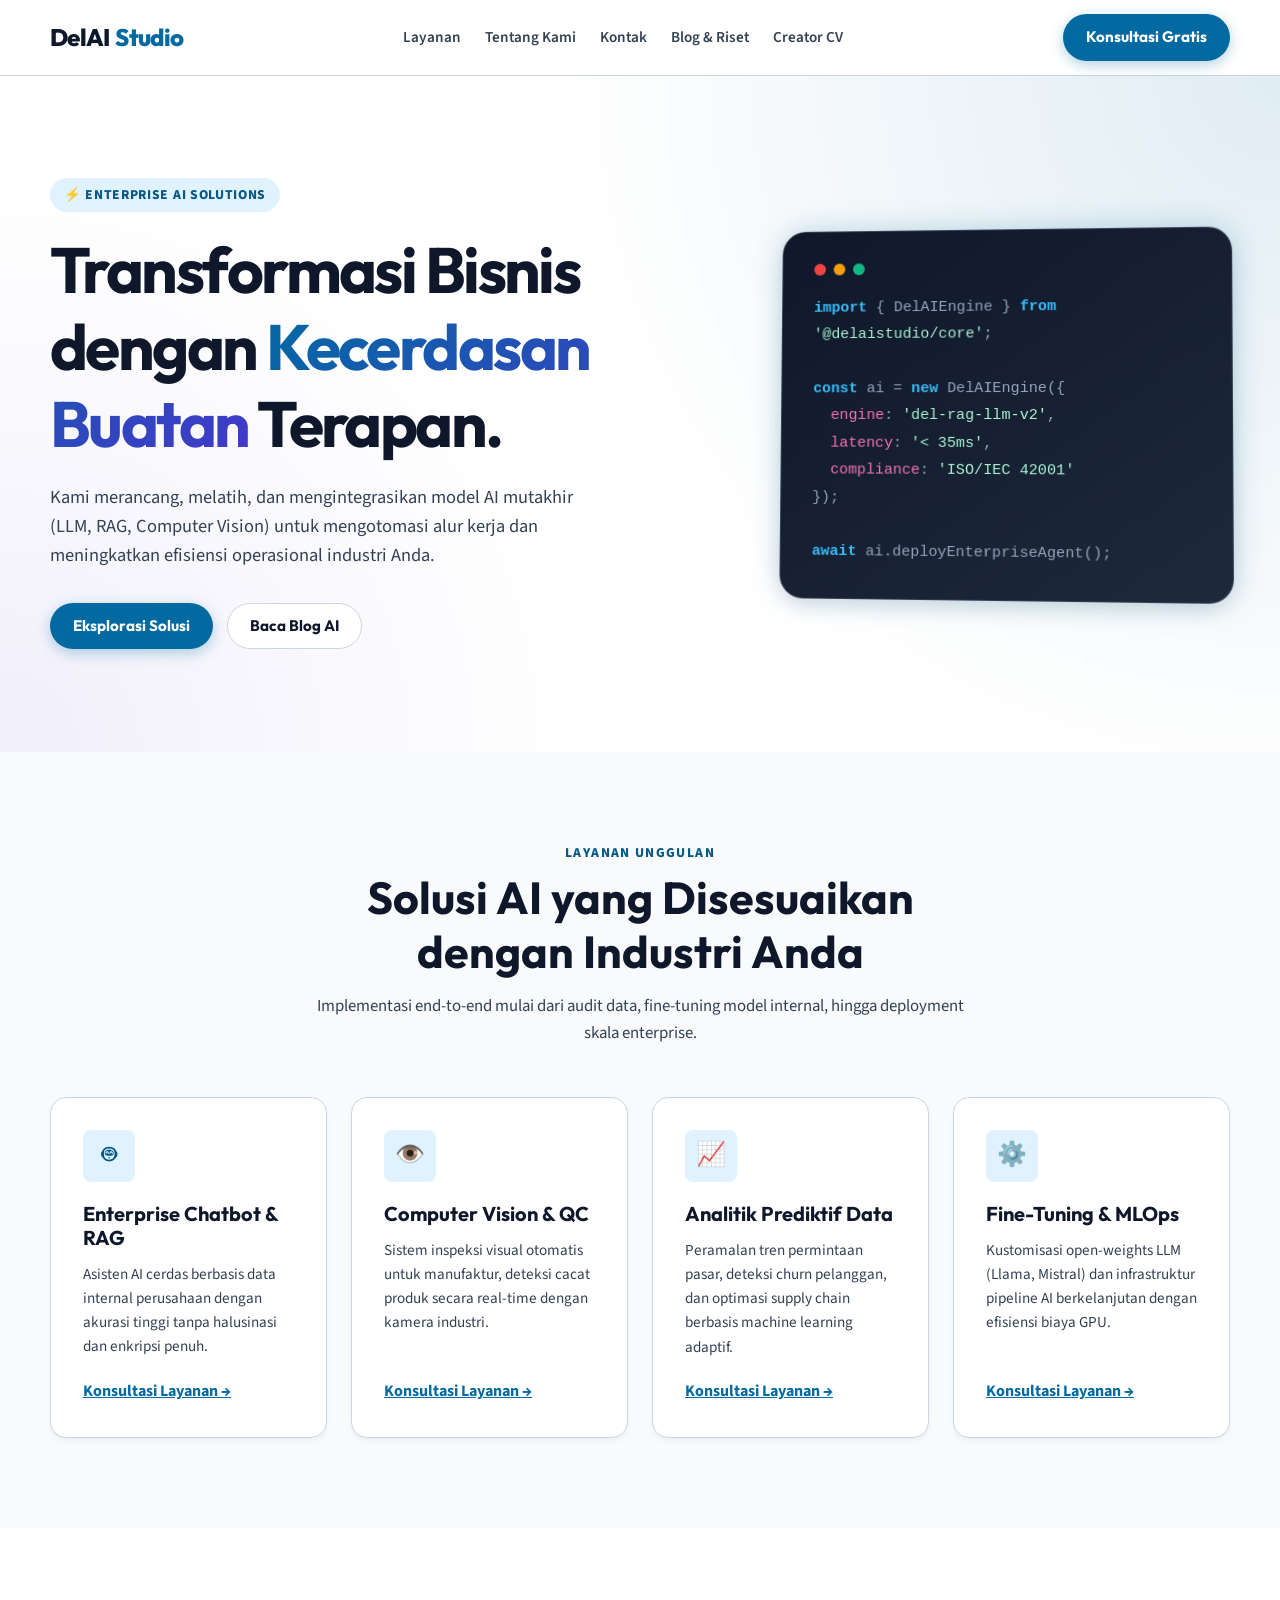
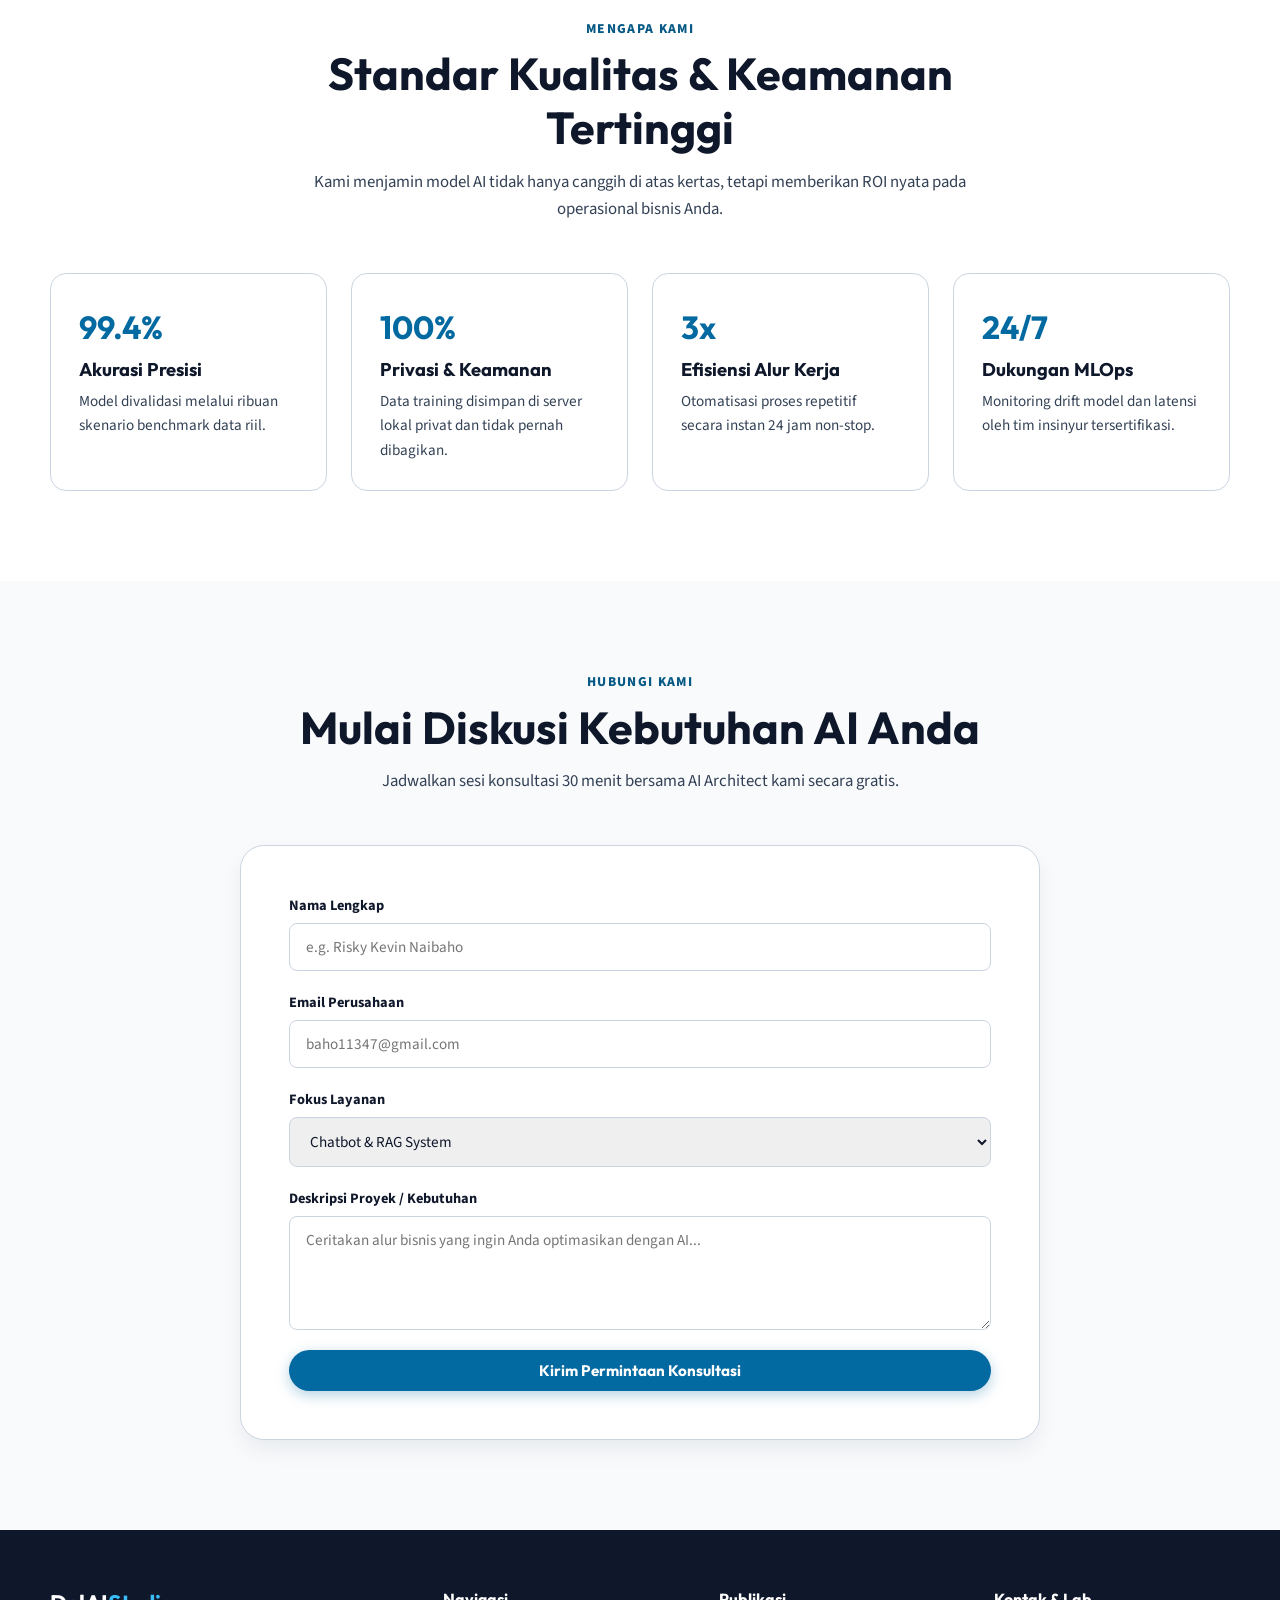
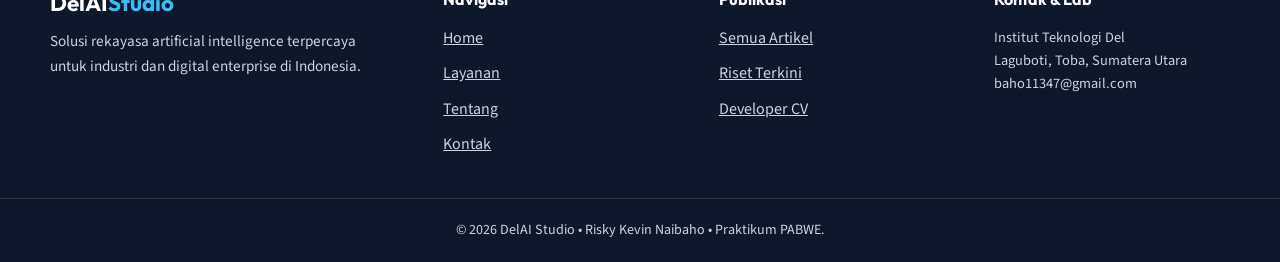
==== commit 11a2f5ed: "NEW" ====
--- a/index.html
+++ b/index.html
@@ -5,7 +5,6 @@
     <meta name="viewport" content="width=device-width, initial-scale=1.0" />
     <meta name="description" content="DelAI Studio — Layanan Rekayasa dan Konsultasi Kecerdasan Buatan Enterprise." />
     <title>DelAI Studio — Solusi Kecerdasan Buatan Enterprise</title>
-    <link rel="icon" href="assets/img/logo.png" type="image/png" />
 
     <!-- Google Fonts -->
     <link rel="preconnect" href="https://fonts.googleapis.com" />
@@ -24,13 +23,23 @@
       <div class="container navbar">
         <a href="index.html" class="brand-logo">DelAI<span>Studio</span></a>
 
+        <!-- Tombol Menu Mobile Hamburger -->
+        <button
+          id="mobileMenuBtn"
+          class="mobile-toggle"
+          aria-label="Buka menu navigasi"
+          aria-expanded="false"
+        >
+          ☰
+        </button>
+
         <nav aria-label="Navigasi Utama">
-          <ul class="nav-links">
-            <li><a href="#layanan">Layanan</a></li>
-            <li><a href="#tentang">Tentang Kami</a></li>
-            <li><a href="#kontak">Kontak</a></li>
-            <li><a href="blog.html">Blog &amp; Riset</a></li>
-            <li><a href="cv.html">Creator CV</a></li>
+          <ul id="navMenu" class="nav-links">
+            <li><a href="#layanan" class="mobile-nav-link">Layanan</a></li>
+            <li><a href="#tentang" class="mobile-nav-link">Tentang Kami</a></li>
+            <li><a href="#kontak" class="mobile-nav-link">Kontak</a></li>
+            <li><a href="blog.html" class="mobile-nav-link">Blog &amp; Riset</a></li>
+            <li><a href="cv.html" class="mobile-nav-link">Creator CV</a></li>
           </ul>
         </nav>
 
@@ -186,7 +195,7 @@
                 <label for="message">Deskripsi Proyek / Kebutuhan</label>
                 <textarea id="message" rows="4" placeholder="Ceritakan alur bisnis yang ingin Anda optimasikan dengan AI..."></textarea>
               </div>
-              <button type="submit" class="btn btn-primary" style="width: 100%;">Kirim Permintaan Konsultasi</button>
+              <button type="submit" class="btn btn-primary btn-block">Kirim Permintaan Konsultasi</button>
             </form>
           </div>
         </div>
@@ -219,7 +228,7 @@
         </div>
         <div class="footer-col">
           <h4>Kontak &amp; Lab</h4>
-          <p style="font-size: 0.9rem;">Institut Teknologi Del<br />Laguboti, Toba, Sumatera Utara<br />baho11347@gmail.com</p>
+          <p class="footer-contact-info">Institut Teknologi Del<br />Laguboti, Toba, Sumatera Utara<br />baho11347@gmail.com</p>
         </div>
       </div>
       <div class="footer-bottom">
@@ -228,5 +237,25 @@
         </div>
       </div>
     </footer>
+
+    <!-- Script sederhana untuk Navigasi Mobile -->
+    <script>
+      const mobileBtn = document.getElementById("mobileMenuBtn");
+      const navMenu = document.getElementById("navMenu");
+
+      mobileBtn.addEventListener("click", () => {
+        const isOpen = navMenu.classList.toggle("is-open");
+        mobileBtn.setAttribute("aria-expanded", String(isOpen));
+        mobileBtn.textContent = isOpen ? "✕" : "☰";
+      });
+
+      document.querySelectorAll(".mobile-nav-link").forEach((link) => {
+        link.addEventListener("click", () => {
+          navMenu.classList.remove("is-open");
+          mobileBtn.setAttribute("aria-expanded", "false");
+          mobileBtn.textContent = "☰";
+        });
+      });
+    </script>
   </body>
 </html>
--- a/assets/css/style.css
+++ b/assets/css/style.css
@@ -1,15 +1,14 @@
 /* =========================================================
-   DELAI STUDIO - EXTERNAL STYLESHEET (Pure CSS & WCAG Compliant)
+   DELAI STUDIO - EXTERNAL STYLESHEET (Pure CSS)
    ========================================================= */
 
 :root {
-  /* Sky 700 (#0369a1) menjamin rasio kontras > 4.5:1 terhadap putih & #f8fafc */
   --primary: #0369a1;
   --primary-dark: #075985;
   --primary-soft: #e0f2fe;
   --accent: #4338ca;
   --text-main: #0f172a;
-  --text-muted: #334155; /* Kontras tinggi > 4.5:1 */
+  --text-muted: #334155;
   --bg-main: #ffffff;
   --bg-alt: #f8fafc;
   --border-color: #cbd5e1;
@@ -82,6 +81,7 @@
   align-items: center;
   justify-content: space-between;
   gap: 20px;
+  position: relative;
 }
 
 .brand-logo {
@@ -90,6 +90,9 @@
   font-weight: 800;
   letter-spacing: -0.03em;
   color: var(--text-main);
+  display: inline-flex;
+  align-items: center;
+  gap: 6px;
 }
 
 .brand-logo span {
@@ -118,6 +121,18 @@
   display: flex;
   align-items: center;
   gap: 12px;
+}
+
+/* Hamburger button untuk Mobile */
+.mobile-toggle {
+  display: none;
+  background: transparent;
+  border: 1px solid var(--border-color);
+  padding: 8px 12px;
+  border-radius: var(--radius-sm);
+  cursor: pointer;
+  font-size: 1.25rem;
+  color: var(--text-main);
 }
 
 /* --- BUTTONS --- */
@@ -158,6 +173,10 @@
   color: var(--primary);
   background: var(--primary-soft);
   transform: translateY(-2px);
+}
+
+.btn-block {
+  width: 100%;
 }
 
 /* --- HERO SECTION --- */
@@ -348,6 +367,7 @@
   display: inline-flex;
   align-items: center;
   gap: 4px;
+  text-decoration: underline;
 }
 
 .service-card a:hover {
@@ -481,10 +501,16 @@
 
 .footer-col a {
   color: #cbd5e1;
+  text-decoration: underline;
 }
 
 .footer-col a:hover {
   color: #ffffff;
+}
+
+.footer-contact-info {
+  font-size: 0.9rem;
+  line-height: 1.6;
 }
 
 .footer-bottom {
@@ -512,10 +538,34 @@
   }
 }
 
-@media (max-width: 680px) {
+@media (max-width: 768px) {
+  .mobile-toggle {
+    display: block;
+  }
+
   .nav-links {
     display: none;
-  }
+    position: absolute;
+    top: 100%;
+    left: 0;
+    right: 0;
+    background: #ffffff;
+    flex-direction: column;
+    padding: 20px;
+    border-bottom: 1px solid var(--border-color);
+    box-shadow: var(--shadow-md);
+    gap: 16px;
+    align-items: flex-start;
+  }
+
+  .nav-links.is-open {
+    display: flex;
+  }
+
+  .nav-actions {
+    display: none;
+  }
+
   .footer-top {
     grid-template-columns: 1fr;
   }
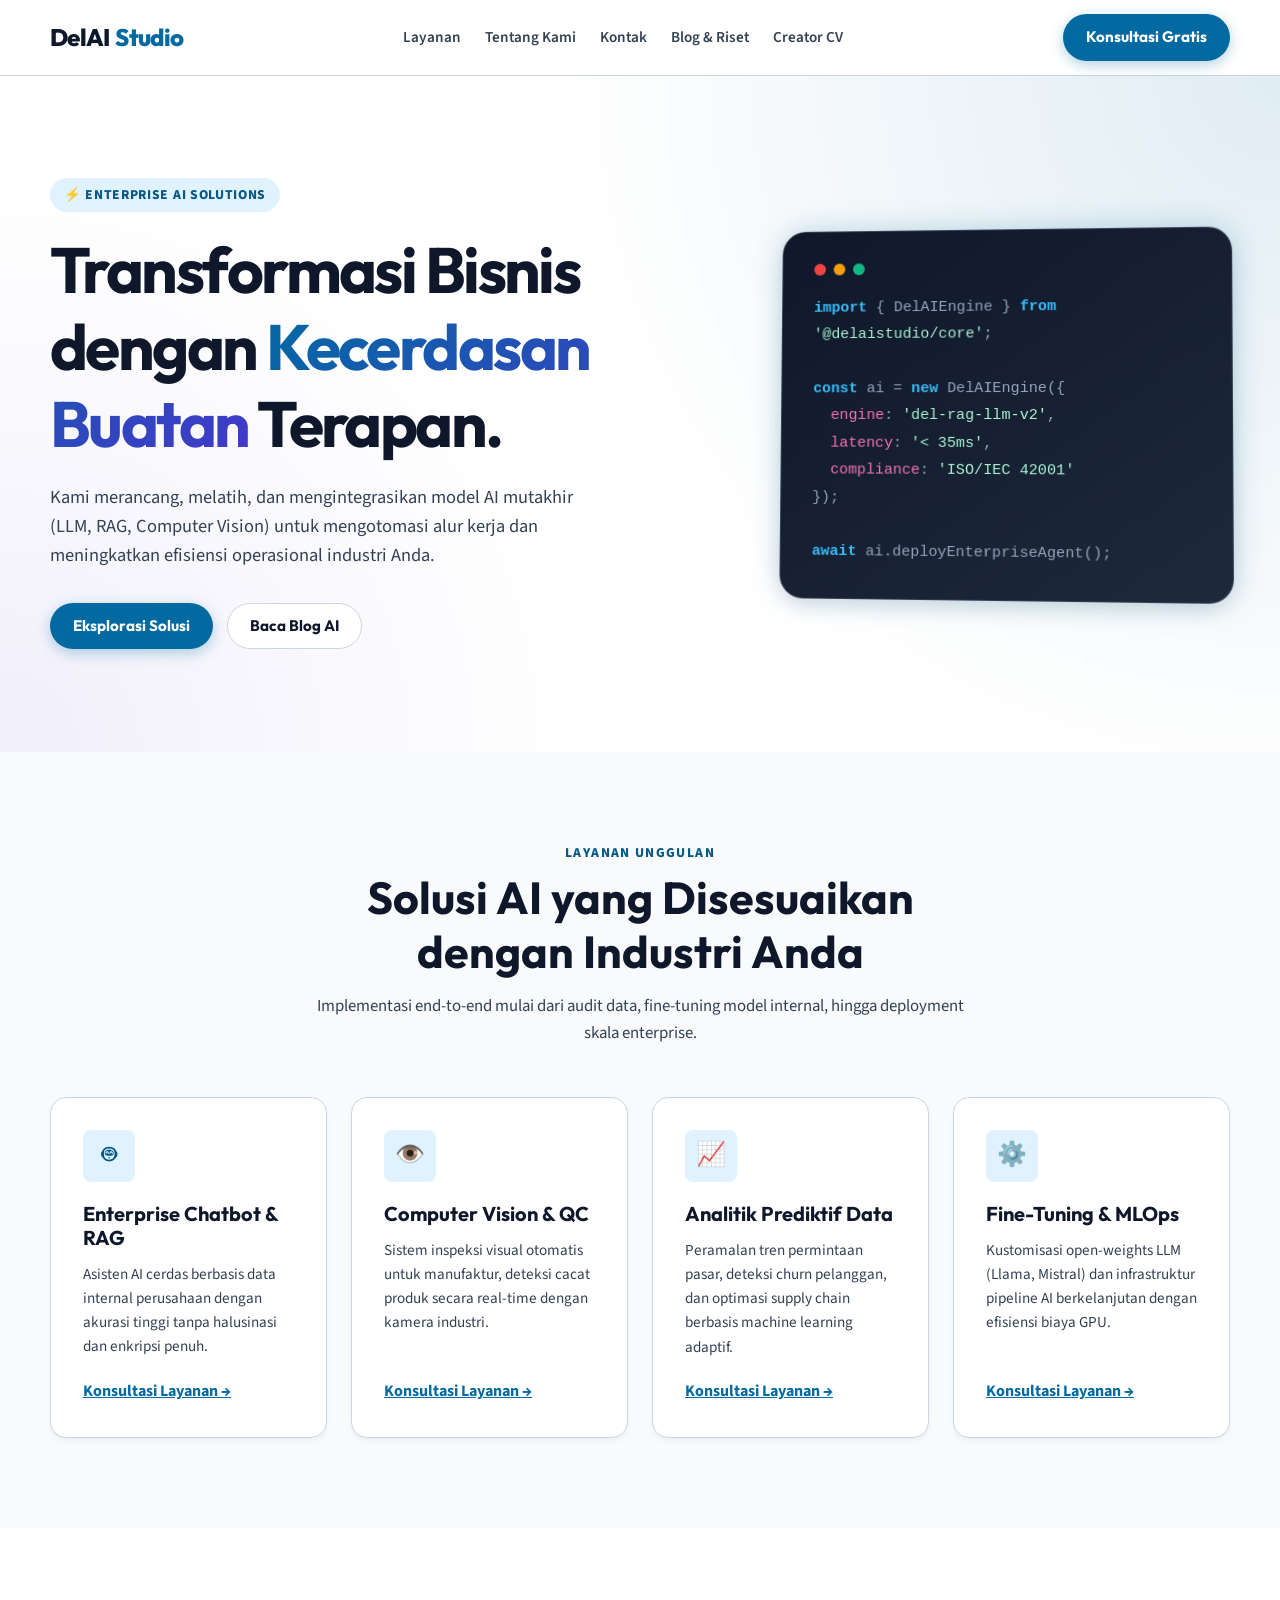
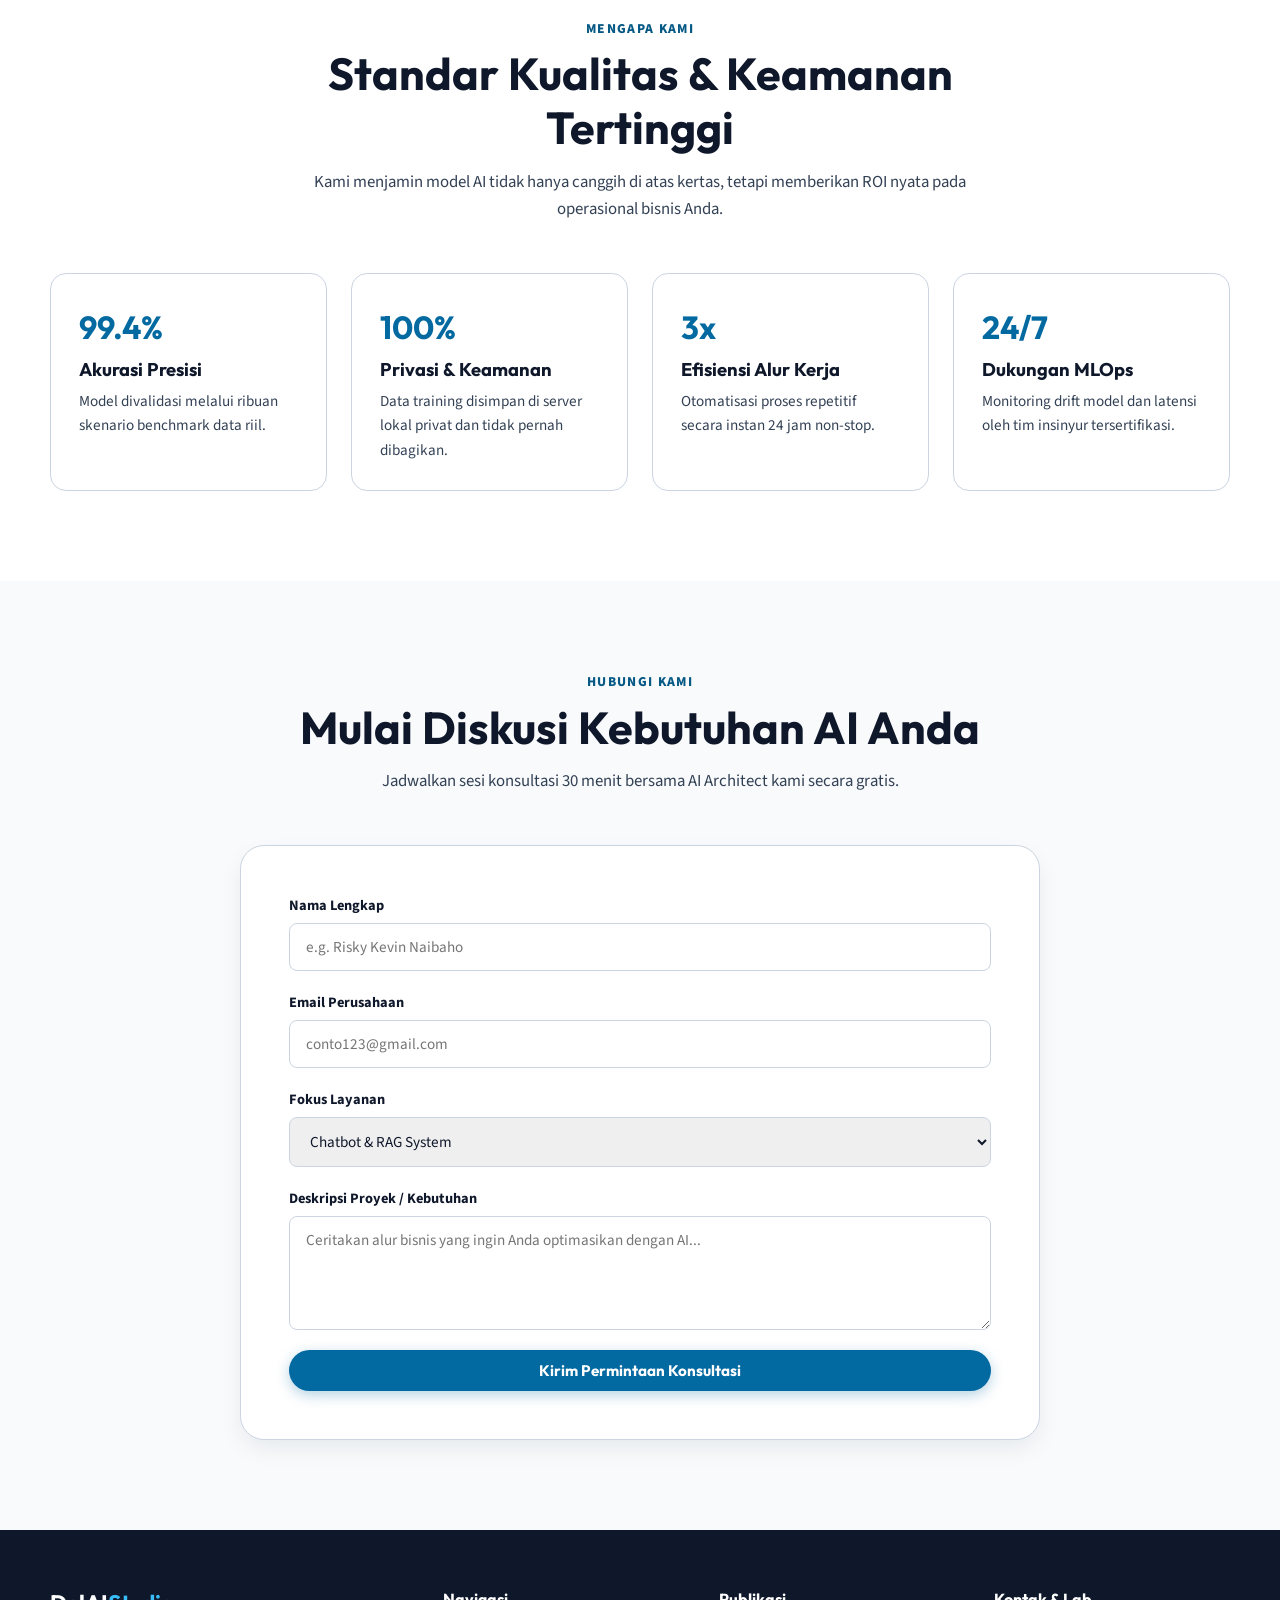
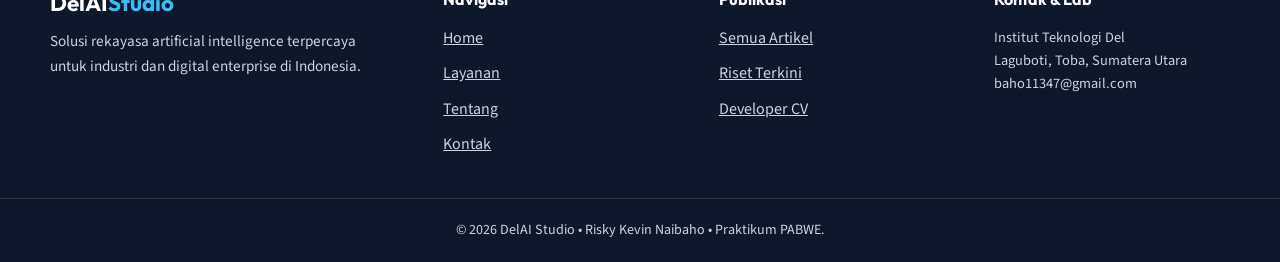
==== commit 6acd3592: "New" ====
--- a/index.html
+++ b/index.html
@@ -6,6 +6,9 @@
     <meta name="description" content="DelAI Studio — Layanan Rekayasa dan Konsultasi Kecerdasan Buatan Enterprise." />
     <title>DelAI Studio — Solusi Kecerdasan Buatan Enterprise</title>
 
+    <!-- Inline SVG Favicon Aman (Tidak akan Broken) -->
+    <link rel="icon" href="data:image/svg+xml,<svg xmlns='http://www.w3.org/2000/svg' viewBox='0 0 100 100'><rect width='100' height='100' rx='20' fill='%230369a1'/><text x='50%' y='65%' font-size='50' font-weight='bold' fill='white' text-anchor='middle'>D</text></svg>" type="image/svg+xml" />
+
     <!-- Google Fonts -->
     <link rel="preconnect" href="https://fonts.googleapis.com" />
     <link rel="preconnect" href="https://fonts.gstatic.com" crossorigin />
@@ -18,28 +21,22 @@
     <link rel="stylesheet" href="assets/css/style.css" />
   </head>
   <body>
-    <!-- HEADER -->
+    <!-- HEADER (CSS-Only Toggle Mobile Menu) -->
     <header class="site-header">
       <div class="container navbar">
         <a href="index.html" class="brand-logo">DelAI<span>Studio</span></a>
 
-        <!-- Tombol Menu Mobile Hamburger -->
-        <button
-          id="mobileMenuBtn"
-          class="mobile-toggle"
-          aria-label="Buka menu navigasi"
-          aria-expanded="false"
-        >
-          ☰
-        </button>
+        <!-- Checkbox murni untuk menu mobile (CSS Only) -->
+        <input type="checkbox" id="nav-toggle" class="nav-toggle-input" aria-label="Toggle Menu" />
+        <label for="nav-toggle" class="mobile-toggle-label" aria-label="Buka navigasi menu">☰</label>
 
         <nav aria-label="Navigasi Utama">
-          <ul id="navMenu" class="nav-links">
-            <li><a href="#layanan" class="mobile-nav-link">Layanan</a></li>
-            <li><a href="#tentang" class="mobile-nav-link">Tentang Kami</a></li>
-            <li><a href="#kontak" class="mobile-nav-link">Kontak</a></li>
-            <li><a href="blog.html" class="mobile-nav-link">Blog &amp; Riset</a></li>
-            <li><a href="cv.html" class="mobile-nav-link">Creator CV</a></li>
+          <ul class="nav-links">
+            <li><a href="#layanan">Layanan</a></li>
+            <li><a href="#tentang">Tentang Kami</a></li>
+            <li><a href="#kontak">Kontak</a></li>
+            <li><a href="blog.html">Blog &amp; Riset</a></li>
+            <li><a href="cv.html">Creator CV</a></li>
           </ul>
         </nav>
 
@@ -180,7 +177,7 @@
               </div>
               <div class="form-group">
                 <label for="email">Email Perusahaan</label>
-                <input id="email" type="email" placeholder="baho11347@gmail.com" required />
+                <input id="email" type="email" placeholder="conto123@gmail.com" required />
               </div>
               <div class="form-group">
                 <label for="service">Fokus Layanan</label>
@@ -237,25 +234,5 @@
         </div>
       </div>
     </footer>
-
-    <!-- Script sederhana untuk Navigasi Mobile -->
-    <script>
-      const mobileBtn = document.getElementById("mobileMenuBtn");
-      const navMenu = document.getElementById("navMenu");
-
-      mobileBtn.addEventListener("click", () => {
-        const isOpen = navMenu.classList.toggle("is-open");
-        mobileBtn.setAttribute("aria-expanded", String(isOpen));
-        mobileBtn.textContent = isOpen ? "✕" : "☰";
-      });
-
-      document.querySelectorAll(".mobile-nav-link").forEach((link) => {
-        link.addEventListener("click", () => {
-          navMenu.classList.remove("is-open");
-          mobileBtn.setAttribute("aria-expanded", "false");
-          mobileBtn.textContent = "☰";
-        });
-      });
-    </script>
   </body>
 </html>
--- a/assets/css/style.css
+++ b/assets/css/style.css
@@ -1,5 +1,5 @@
 /* =========================================================
-   DELAI STUDIO - EXTERNAL STYLESHEET (Pure CSS)
+   DELAI STUDIO - EXTERNAL STYLESHEET (100% Pure CSS)
    ========================================================= */
 
 :root {
@@ -65,7 +65,7 @@
   margin-inline: auto;
 }
 
-/* --- HEADER & NAVBAR --- */
+/* --- HEADER & CSS-ONLY NAVBAR --- */
 .site-header {
   position: sticky;
   top: 0;
@@ -99,32 +99,12 @@
   color: var(--primary);
 }
 
-.nav-links {
-  display: flex;
-  align-items: center;
-  gap: 24px;
-  list-style: none;
-}
-
-.nav-links a {
-  font-weight: 600;
-  font-size: 0.95rem;
-  color: var(--text-muted);
-}
-
-.nav-links a:hover,
-.nav-links a.active {
-  color: var(--primary);
-}
-
-.nav-actions {
-  display: flex;
-  align-items: center;
-  gap: 12px;
-}
-
-/* Hamburger button untuk Mobile */
-.mobile-toggle {
+/* Hidden Checkbox untuk Pure CSS Toggle */
+.nav-toggle-input {
+  display: none;
+}
+
+.mobile-toggle-label {
   display: none;
   background: transparent;
   border: 1px solid var(--border-color);
@@ -133,6 +113,31 @@
   cursor: pointer;
   font-size: 1.25rem;
   color: var(--text-main);
+  user-select: none;
+}
+
+.nav-links {
+  display: flex;
+  align-items: center;
+  gap: 24px;
+  list-style: none;
+}
+
+.nav-links a {
+  font-weight: 600;
+  font-size: 0.95rem;
+  color: var(--text-muted);
+}
+
+.nav-links a:hover,
+.nav-links a.active {
+  color: var(--primary);
+}
+
+.nav-actions {
+  display: flex;
+  align-items: center;
+  gap: 12px;
 }
 
 /* --- BUTTONS --- */
@@ -539,7 +544,7 @@
 }
 
 @media (max-width: 768px) {
-  .mobile-toggle {
+  .mobile-toggle-label {
     display: block;
   }
 
@@ -558,7 +563,8 @@
     align-items: flex-start;
   }
 
-  .nav-links.is-open {
+  /* CSS-ONLY TRIGGER saat checkbox dicentang */
+  .nav-toggle-input:checked ~ nav .nav-links {
     display: flex;
   }
 
